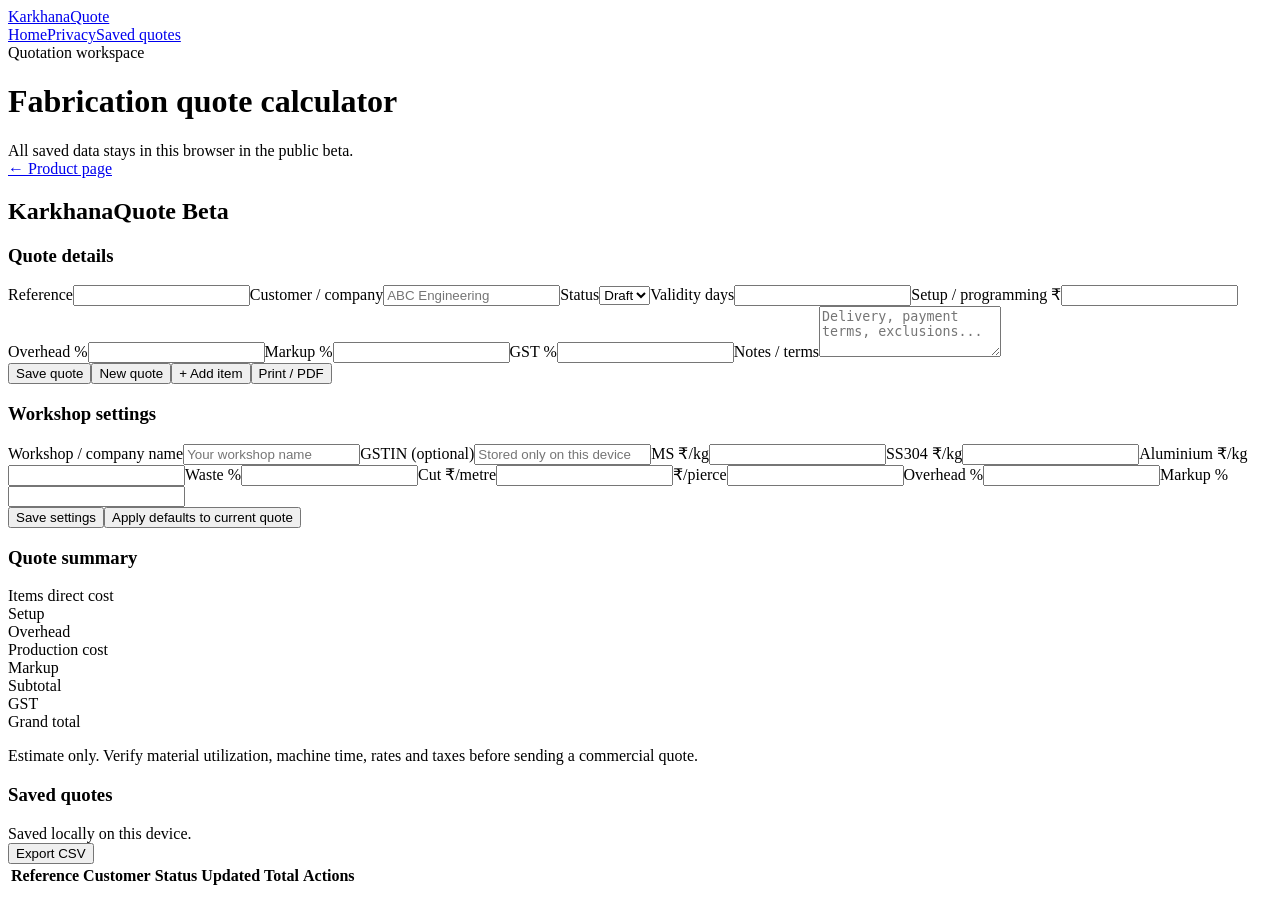
==== karkhanaquote-beta/public/app.html @ 7177915e "Add KarkhanaQuote quotation app" ====
<!doctype html><html lang="en"><head><meta charset="utf-8"><meta name="viewport" content="width=device-width,initial-scale=1"><meta name="description" content="Fabrication quotation calculator"><title>Quotation Calculator — KarkhanaQuote</title><link rel="stylesheet" href="assets/styles.css"></head><body>
<nav class="nav"><div class="container nav-inner"><a class="brand" href="index.html">Karkhana<span>Quote</span></a><div class="nav-links"><a href="index.html">Home</a><a href="privacy.html">Privacy</a><a class="button" href="#history">Saved quotes</a></div></div></nav>
<main class="app-shell"><div class="container"><div class="app-title"><div><div class="eyebrow">Quotation workspace</div><h1>Fabrication quote calculator</h1><div class="muted">All saved data stays in this browser in the public beta.</div></div><a class="button" href="index.html">← Product page</a></div>
<div class="print-only print-header"><h2 id="printCompany">KarkhanaQuote Beta</h2><p id="printGstin"></p><p id="printQuote"></p><p id="printCustomer"></p><p id="printValidity"></p></div>
<div class="app-grid"><section><div class="panel"><h3>Quote details</h3><div class="form-grid"><label>Reference<input id="ref" maxlength="50"></label><label class="span-2">Customer / company<input id="customer" maxlength="120" placeholder="ABC Engineering"></label><label>Status<select id="status"><option>Draft</option><option>Sent</option><option>Won</option><option>Lost</option></select></label><label>Validity days<input id="validDays" type="number" min="1" step="1"></label><label>Setup / programming ₹<input id="setupCost" type="number" min="0" step="0.01"></label><label>Overhead %<input id="overheadPct" type="number" min="0" step="0.01"></label><label>Markup %<input id="markupPct" type="number" min="0" step="0.01"></label><label>GST %<input id="gstPct" type="number" min="0" step="0.01"></label><label class="span-4">Notes / terms<textarea id="notes" rows="3" placeholder="Delivery, payment terms, exclusions..."></textarea></label></div><div class="toolbar no-print"><button class="primary" id="saveQuote">Save quote</button><button id="newQuote">New quote</button><button id="addLine">+ Add item</button><button id="printQuoteBtn">Print / PDF</button></div></div>
<div id="lines"></div>
<div class="panel settings no-print"><h3>Workshop settings</h3><div class="form-grid"><label class="span-2">Workshop / company name<input id="companyName" maxlength="120" placeholder="Your workshop name"></label><label class="span-2">GSTIN (optional)<input id="gstin" maxlength="20" placeholder="Stored only on this device"></label><label>MS ₹/kg<input id="msRate" type="number" min="0" step="0.01"></label><label>SS304 ₹/kg<input id="ssRate" type="number" min="0" step="0.01"></label><label>Aluminium ₹/kg<input id="aluminiumRate" type="number" min="0" step="0.01"></label><label>Waste %<input id="defaultWastePct" type="number" min="0" step="0.01"></label><label>Cut ₹/metre<input id="defaultCutRate" type="number" min="0" step="0.01"></label><label>₹/pierce<input id="defaultPierceRate" type="number" min="0" step="0.01"></label><label>Overhead %<input id="defaultOverheadPct" type="number" min="0" step="0.01"></label><label>Markup %<input id="defaultMarkupPct" type="number" min="0" step="0.01"></label></div><div class="toolbar"><button id="saveSettings">Save settings</button><button id="applyDefaults">Apply defaults to current quote</button></div></div></section>
<aside class="panel sticky"><h3>Quote summary</h3><div id="summaryMeta" class="summary-meta"></div><div class="summary-row"><span>Items direct cost</span><strong id="sumLines"></strong></div><div class="summary-row"><span>Setup</span><strong id="sumSetup"></strong></div><div class="summary-row"><span>Overhead</span><strong id="sumOverhead"></strong></div><div class="summary-row"><span>Production cost</span><strong id="sumProduction"></strong></div><div class="summary-row"><span>Markup</span><strong id="sumMarkup"></strong></div><div class="summary-row"><span>Subtotal</span><strong id="sumSubtotal"></strong></div><div class="summary-row"><span>GST</span><strong id="sumGst"></strong></div><div class="summary-row grand"><span>Grand total</span><strong id="sumGrand"></strong></div><p class="micro">Estimate only. Verify material utilization, machine time, rates and taxes before sending a commercial quote.</p></aside></div>
<div class="panel history no-print" id="history"><div class="app-title"><div><h3>Saved quotes</h3><div class="muted">Saved locally on this device.</div></div><button id="exportCsv">Export CSV</button></div><table><thead><tr><th>Reference</th><th>Customer</th><th>Status</th><th>Updated</th><th class="num">Total</th><th>Actions</th></tr></thead><tbody id="historyBody"></tbody></table></div></div></main><div id="toast" class="toast"></div><script type="module" src="assets/app.js"></script></body></html>
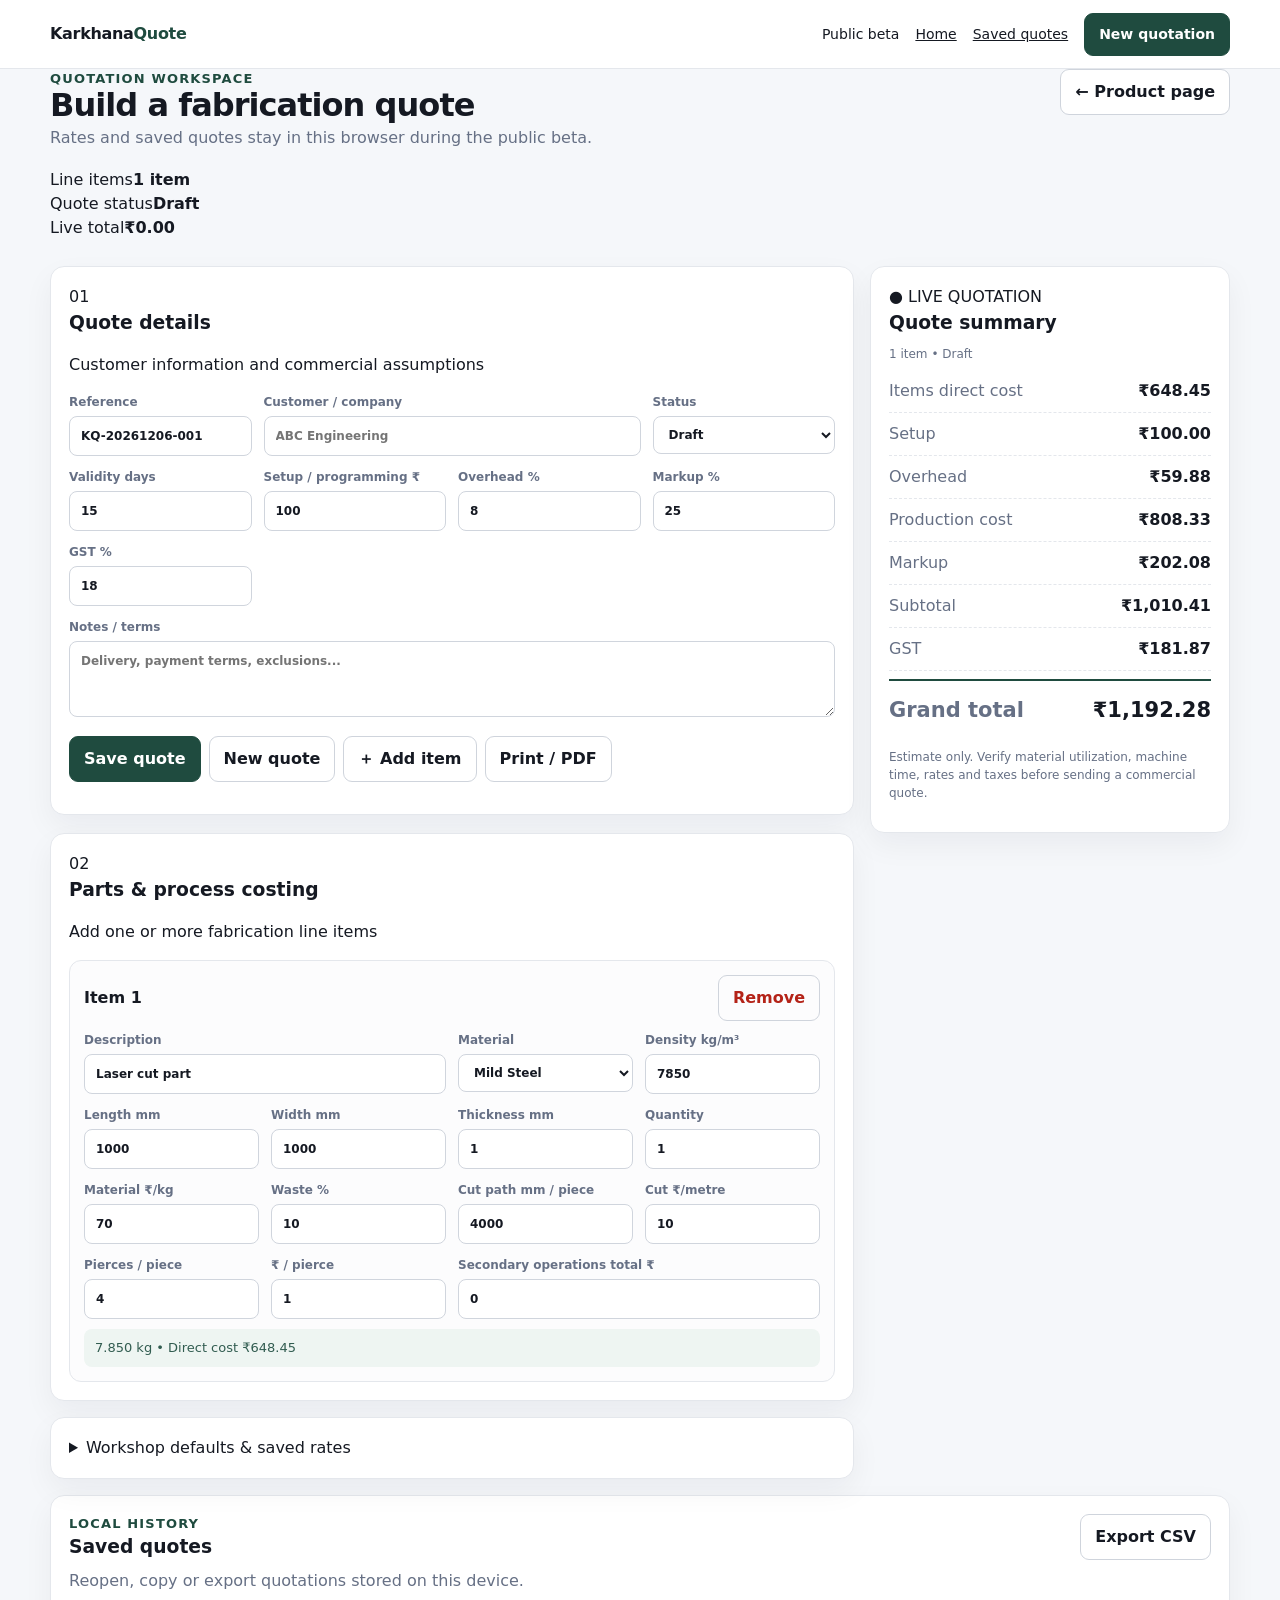
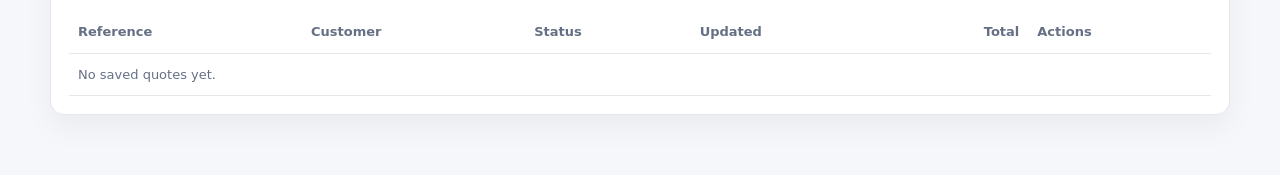
==== commit d72ddf33: "Upgrade quotation workspace layout and dashboard" ====
--- a/karkhanaquote-beta/public/app.html
+++ b/karkhanaquote-beta/public/app.html
@@ -1,9 +1,9 @@
-<!doctype html><html lang="en"><head><meta charset="utf-8"><meta name="viewport" content="width=device-width,initial-scale=1"><meta name="description" content="Fabrication quotation calculator"><title>Quotation Calculator — KarkhanaQuote</title><link rel="stylesheet" href="assets/styles.css"></head><body>
-<nav class="nav"><div class="container nav-inner"><a class="brand" href="index.html">Karkhana<span>Quote</span></a><div class="nav-links"><a href="index.html">Home</a><a href="privacy.html">Privacy</a><a class="button" href="#history">Saved quotes</a></div></div></nav>
-<main class="app-shell"><div class="container"><div class="app-title"><div><div class="eyebrow">Quotation workspace</div><h1>Fabrication quote calculator</h1><div class="muted">All saved data stays in this browser in the public beta.</div></div><a class="button" href="index.html">← Product page</a></div>
-<div class="print-only print-header"><h2 id="printCompany">KarkhanaQuote Beta</h2><p id="printGstin"></p><p id="printQuote"></p><p id="printCustomer"></p><p id="printValidity"></p></div>
-<div class="app-grid"><section><div class="panel"><h3>Quote details</h3><div class="form-grid"><label>Reference<input id="ref" maxlength="50"></label><label class="span-2">Customer / company<input id="customer" maxlength="120" placeholder="ABC Engineering"></label><label>Status<select id="status"><option>Draft</option><option>Sent</option><option>Won</option><option>Lost</option></select></label><label>Validity days<input id="validDays" type="number" min="1" step="1"></label><label>Setup / programming ₹<input id="setupCost" type="number" min="0" step="0.01"></label><label>Overhead %<input id="overheadPct" type="number" min="0" step="0.01"></label><label>Markup %<input id="markupPct" type="number" min="0" step="0.01"></label><label>GST %<input id="gstPct" type="number" min="0" step="0.01"></label><label class="span-4">Notes / terms<textarea id="notes" rows="3" placeholder="Delivery, payment terms, exclusions..."></textarea></label></div><div class="toolbar no-print"><button class="primary" id="saveQuote">Save quote</button><button id="newQuote">New quote</button><button id="addLine">+ Add item</button><button id="printQuoteBtn">Print / PDF</button></div></div>
-<div id="lines"></div>
-<div class="panel settings no-print"><h3>Workshop settings</h3><div class="form-grid"><label class="span-2">Workshop / company name<input id="companyName" maxlength="120" placeholder="Your workshop name"></label><label class="span-2">GSTIN (optional)<input id="gstin" maxlength="20" placeholder="Stored only on this device"></label><label>MS ₹/kg<input id="msRate" type="number" min="0" step="0.01"></label><label>SS304 ₹/kg<input id="ssRate" type="number" min="0" step="0.01"></label><label>Aluminium ₹/kg<input id="aluminiumRate" type="number" min="0" step="0.01"></label><label>Waste %<input id="defaultWastePct" type="number" min="0" step="0.01"></label><label>Cut ₹/metre<input id="defaultCutRate" type="number" min="0" step="0.01"></label><label>₹/pierce<input id="defaultPierceRate" type="number" min="0" step="0.01"></label><label>Overhead %<input id="defaultOverheadPct" type="number" min="0" step="0.01"></label><label>Markup %<input id="defaultMarkupPct" type="number" min="0" step="0.01"></label></div><div class="toolbar"><button id="saveSettings">Save settings</button><button id="applyDefaults">Apply defaults to current quote</button></div></div></section>
-<aside class="panel sticky"><h3>Quote summary</h3><div id="summaryMeta" class="summary-meta"></div><div class="summary-row"><span>Items direct cost</span><strong id="sumLines"></strong></div><div class="summary-row"><span>Setup</span><strong id="sumSetup"></strong></div><div class="summary-row"><span>Overhead</span><strong id="sumOverhead"></strong></div><div class="summary-row"><span>Production cost</span><strong id="sumProduction"></strong></div><div class="summary-row"><span>Markup</span><strong id="sumMarkup"></strong></div><div class="summary-row"><span>Subtotal</span><strong id="sumSubtotal"></strong></div><div class="summary-row"><span>GST</span><strong id="sumGst"></strong></div><div class="summary-row grand"><span>Grand total</span><strong id="sumGrand"></strong></div><p class="micro">Estimate only. Verify material utilization, machine time, rates and taxes before sending a commercial quote.</p></aside></div>
-<div class="panel history no-print" id="history"><div class="app-title"><div><h3>Saved quotes</h3><div class="muted">Saved locally on this device.</div></div><button id="exportCsv">Export CSV</button></div><table><thead><tr><th>Reference</th><th>Customer</th><th>Status</th><th>Updated</th><th class="num">Total</th><th>Actions</th></tr></thead><tbody id="historyBody"></tbody></table></div></div></main><div id="toast" class="toast"></div><script type="module" src="assets/app.js"></script></body></html>+<!doctype html><html lang="en"><head><meta charset="utf-8"><meta name="viewport" content="width=device-width,initial-scale=1"><meta name="description" content="Fabrication quotation calculator"><meta name="theme-color" content="#0b1016"><title>Quotation Calculator — KarkhanaQuote</title><link rel="stylesheet" href="assets/styles.css"></head><body class="app-body">
+<nav class="nav"><div class="container nav-inner"><a class="brand" href="index.html">Karkhana<span>Quote</span></a><div class="nav-links"><span class="beta-pill">Public beta</span><a href="index.html">Home</a><a href="#history">Saved quotes</a><a class="button primary" href="#quote-workspace">New quotation</a></div></div></nav>
+<header class="app-hero"><div class="container app-hero-inner"><div class="app-title"><div><div class="eyebrow">Quotation workspace</div><h1>Build a fabrication quote</h1><div class="muted">Rates and saved quotes stay in this browser during the public beta.</div></div><a class="button" href="index.html">← Product page</a></div><div class="app-kpis no-print"><div class="app-kpi"><span>Line items</span><strong id="kpiItems">1 item</strong></div><div class="app-kpi"><span>Quote status</span><strong id="kpiStatus">Draft</strong></div><div class="app-kpi total"><span>Live total</span><strong id="kpiTotal">₹0.00</strong></div></div></div></header>
+<main class="app-shell" id="quote-workspace"><div class="container"><div class="print-only print-header"><h2 id="printCompany">KarkhanaQuote Beta</h2><p id="printGstin"></p><p id="printQuote"></p><p id="printCustomer"></p><p id="printValidity"></p></div>
+<div class="app-grid"><section><div class="panel"><div class="panel-head"><span class="panel-number">01</span><div><h3>Quote details</h3><p>Customer information and commercial assumptions</p></div></div><div class="form-grid"><label>Reference<input id="ref" maxlength="50"></label><label class="span-2">Customer / company<input id="customer" maxlength="120" placeholder="ABC Engineering"></label><label>Status<select id="status"><option>Draft</option><option>Sent</option><option>Won</option><option>Lost</option></select></label><label>Validity days<input id="validDays" type="number" min="1" step="1"></label><label>Setup / programming ₹<input id="setupCost" type="number" min="0" step="0.01"></label><label>Overhead %<input id="overheadPct" type="number" min="0" step="0.01"></label><label>Markup %<input id="markupPct" type="number" min="0" step="0.01"></label><label>GST %<input id="gstPct" type="number" min="0" step="0.01"></label><label class="span-4">Notes / terms<textarea id="notes" rows="3" placeholder="Delivery, payment terms, exclusions..."></textarea></label></div><div class="toolbar no-print"><button class="primary" id="saveQuote">Save quote</button><button id="newQuote">New quote</button><button id="addLine">＋ Add item</button><button id="printQuoteBtn">Print / PDF</button></div></div>
+<div class="panel" style="margin-top:18px"><div class="panel-head"><span class="panel-number">02</span><div><h3>Parts & process costing</h3><p>Add one or more fabrication line items</p></div></div><div id="lines"></div></div>
+<div class="panel settings no-print"><details><summary><span>Workshop defaults & saved rates</span></summary><div class="settings-body"><div class="form-grid"><label class="span-2">Workshop / company name<input id="companyName" maxlength="120" placeholder="Your workshop name"></label><label class="span-2">GSTIN (optional)<input id="gstin" maxlength="20" placeholder="Stored only on this device"></label><label>MS ₹/kg<input id="msRate" type="number" min="0" step="0.01"></label><label>SS304 ₹/kg<input id="ssRate" type="number" min="0" step="0.01"></label><label>Aluminium ₹/kg<input id="aluminiumRate" type="number" min="0" step="0.01"></label><label>Waste %<input id="defaultWastePct" type="number" min="0" step="0.01"></label><label>Cut ₹/metre<input id="defaultCutRate" type="number" min="0" step="0.01"></label><label>₹/pierce<input id="defaultPierceRate" type="number" min="0" step="0.01"></label><label>Overhead %<input id="defaultOverheadPct" type="number" min="0" step="0.01"></label><label>Markup %<input id="defaultMarkupPct" type="number" min="0" step="0.01"></label></div><div class="toolbar"><button id="saveSettings">Save settings</button><button id="applyDefaults">Apply defaults to current quote</button></div></div></details></div></section>
+<aside class="panel sticky"><div class="summary-badge">● LIVE QUOTATION</div><h3>Quote summary</h3><div id="summaryMeta" class="summary-meta"></div><div class="summary-row"><span>Items direct cost</span><strong id="sumLines"></strong></div><div class="summary-row"><span>Setup</span><strong id="sumSetup"></strong></div><div class="summary-row"><span>Overhead</span><strong id="sumOverhead"></strong></div><div class="summary-row"><span>Production cost</span><strong id="sumProduction"></strong></div><div class="summary-row"><span>Markup</span><strong id="sumMarkup"></strong></div><div class="summary-row"><span>Subtotal</span><strong id="sumSubtotal"></strong></div><div class="summary-row"><span>GST</span><strong id="sumGst"></strong></div><div class="summary-row grand"><span>Grand total</span><strong id="sumGrand" aria-live="polite"></strong></div><p class="micro">Estimate only. Verify material utilization, machine time, rates and taxes before sending a commercial quote.</p></aside></div>
+<div class="panel history no-print" id="history"><div class="app-title"><div><div class="eyebrow">Local history</div><h3>Saved quotes</h3><div class="muted">Reopen, copy or export quotations stored on this device.</div></div><button id="exportCsv">Export CSV</button></div><table><thead><tr><th>Reference</th><th>Customer</th><th>Status</th><th>Updated</th><th class="num">Total</th><th>Actions</th></tr></thead><tbody id="historyBody"></tbody></table></div></div></main><div id="toast" class="toast" role="status" aria-live="polite"></div><script type="module" src="assets/app.js"></script></body></html>
--- a/karkhanaquote-beta/public/assets/styles.css
+++ b/karkhanaquote-beta/public/assets/styles.css
@@ -0,0 +1,5 @@
+:root{--bg:#f5f7fa;--panel:#fff;--ink:#151922;--muted:#667085;--line:#e4e7ec;--brand:#1f4b3f;--brand2:#16382f;--good:#067647;--danger:#b42318;--soft:#eef5f2}
+*{box-sizing:border-box}html{scroll-behavior:smooth}body{margin:0;background:var(--bg);color:var(--ink);font-family:Inter,ui-sans-serif,system-ui,-apple-system,BlinkMacSystemFont,"Segoe UI",sans-serif;line-height:1.5}a{color:inherit}.container{width:min(1180px,calc(100% - 32px));margin:auto}.nav{position:sticky;top:0;z-index:20;background:rgba(255,255,255,.94);backdrop-filter:blur(12px);border-bottom:1px solid var(--line)}.nav-inner{height:68px;display:flex;align-items:center;justify-content:space-between;gap:16px}.brand{font-weight:800;letter-spacing:-.02em;text-decoration:none}.brand span{color:var(--brand)}.nav-links{display:flex;align-items:center;gap:16px;font-size:14px}.button,button{border:1px solid #cfd4dc;background:#fff;color:var(--ink);border-radius:9px;padding:10px 14px;font:inherit;font-weight:650;cursor:pointer;text-decoration:none;display:inline-flex;align-items:center;justify-content:center;gap:7px}.button.primary,button.primary{background:var(--brand);color:#fff;border-color:var(--brand)}.button.primary:hover,button.primary:hover{background:var(--brand2)}button.ghost{background:transparent}.danger{color:var(--danger)!important}.hero{padding:82px 0 62px;background:linear-gradient(180deg,#fff 0,#f5f7fa 100%)}.hero-grid{display:grid;grid-template-columns:1.2fr .8fr;gap:48px;align-items:center}.eyebrow{font-size:13px;font-weight:800;text-transform:uppercase;letter-spacing:.09em;color:var(--brand)}h1{font-size:clamp(38px,6vw,66px);line-height:1.02;letter-spacing:-.045em;margin:10px 0 18px}h2{font-size:30px;letter-spacing:-.025em;margin:0 0 12px}h3{margin:0 0 8px}.lead{font-size:19px;color:var(--muted);max-width:740px}.hero-actions{display:flex;gap:12px;flex-wrap:wrap;margin-top:26px}.micro{font-size:12px;color:var(--muted);margin-top:12px}.demo-card,.panel{background:var(--panel);border:1px solid var(--line);border-radius:14px;box-shadow:0 12px 30px rgba(16,24,40,.05)}.demo-card{padding:20px}.demo-row{display:flex;justify-content:space-between;padding:10px 0;border-bottom:1px dashed var(--line)}.demo-total{font-size:26px;font-weight:850;color:var(--brand);padding-top:16px}.section{padding:68px 0}.section.white{background:#fff}.section-copy{color:var(--muted);max-width:760px}.feature-grid{display:grid;grid-template-columns:repeat(3,1fr);gap:16px;margin-top:28px}.feature{padding:20px;border:1px solid var(--line);border-radius:12px;background:#fff}.feature p{color:var(--muted);font-size:14px;margin-bottom:0}.pricing{display:grid;grid-template-columns:repeat(3,1fr);gap:16px;margin-top:28px}.price{padding:24px;border:1px solid var(--line);border-radius:13px;background:#fff}.price strong{font-size:30px;display:block;margin:12px 0}.price ul{padding-left:20px;color:var(--muted)}.beta-note{padding:14px 16px;background:var(--soft);border:1px solid #cfe1db;border-radius:10px;color:#244e43;margin-top:22px}.footer{border-top:1px solid var(--line);background:#fff;padding:28px 0;color:var(--muted);font-size:13px}.footer-inner{display:flex;justify-content:space-between;gap:16px;flex-wrap:wrap}.app-shell{padding:26px 0 60px}.app-title{display:flex;justify-content:space-between;gap:16px;align-items:flex-start;margin-bottom:18px}.app-title h1{font-size:32px;margin:0 0 5px;letter-spacing:-.03em}.app-grid{display:grid;grid-template-columns:minmax(0,1fr) 360px;gap:16px}.panel{padding:18px}.sticky{position:sticky;top:86px;height:max-content}.form-grid{display:grid;grid-template-columns:repeat(4,minmax(0,1fr));gap:12px}.form-grid.compact{grid-template-columns:repeat(4,minmax(0,1fr))}.span-2{grid-column:span 2}.span-4{grid-column:1/-1}label{display:block;font-size:12px;font-weight:650;color:var(--muted)}input,select,textarea{width:100%;margin-top:5px;border:1px solid #d0d5dd;border-radius:8px;background:#fff;padding:10px 11px;font:inherit;color:var(--ink)}input:focus,select:focus,textarea:focus{outline:3px solid rgba(31,75,63,.12);border-color:var(--brand)}.toolbar{display:flex;gap:8px;flex-wrap:wrap;margin:14px 0}.line-item{border:1px solid var(--line);border-radius:12px;padding:14px;margin-top:12px;background:#fcfcfd}.line-head{display:flex;justify-content:space-between;align-items:center;margin-bottom:10px}.line-result{margin-top:10px;padding:9px 11px;background:var(--soft);border-radius:8px;font-size:13px;color:#315c50}.summary-row{display:flex;justify-content:space-between;gap:12px;padding:9px 0;border-bottom:1px dashed var(--line)}.summary-row span:first-child{color:var(--muted)}.summary-row.grand{border-top:2px solid var(--brand);border-bottom:0;margin-top:8px;padding-top:14px;font-size:21px;font-weight:850}.summary-meta{font-size:12px;color:var(--muted);margin-bottom:7px}.settings{margin-top:16px}.history{margin-top:16px;overflow-x:auto}table{width:100%;border-collapse:collapse;font-size:13px}th,td{padding:11px 9px;border-bottom:1px solid var(--line);text-align:left;white-space:nowrap}th{color:var(--muted);font-weight:700}.num{text-align:right}.actions-cell{display:flex;gap:6px}.actions-cell button{padding:6px 8px;font-size:12px}.muted{color:var(--muted)}.toast{position:fixed;right:20px;bottom:20px;background:#111827;color:white;padding:12px 16px;border-radius:9px;opacity:0;transform:translateY(10px);pointer-events:none;transition:.2s;z-index:50}.toast.show{opacity:1;transform:none}.print-only{display:none}.legal{max-width:820px;margin:50px auto;padding:0 20px}.legal h1{font-size:38px}.legal p,.legal li{color:#475467}.legal h2{font-size:22px;margin-top:30px}
+@media(max-width:900px){.hero-grid,.app-grid{grid-template-columns:1fr}.feature-grid,.pricing{grid-template-columns:1fr}.sticky{position:static}.form-grid,.form-grid.compact{grid-template-columns:repeat(2,minmax(0,1fr))}.nav-links a:not(.button){display:none}}
+@media(max-width:560px){.container{width:min(100% - 20px,1180px)}.hero{padding:54px 0}.form-grid,.form-grid.compact{grid-template-columns:1fr}.span-2,.span-4{grid-column:auto}.app-title{flex-direction:column}.toolbar .button,.toolbar button{flex:1}.nav-inner{height:60px}.actions-cell{display:grid}}
+@media print{.nav,.toolbar,.history,.settings,.remove-line,.toast,.app-title .button,.no-print{display:none!important}body{background:#fff}.app-shell{padding:0}.container{width:100%}.app-grid{display:block}.panel{box-shadow:none;border:0;padding:0}.sticky{position:static;margin-top:24px}.line-item{break-inside:avoid}.print-only{display:block}.print-header{margin-bottom:20px;border-bottom:2px solid #111;padding-bottom:10px}.print-header h2{margin:0}.print-header p{margin:3px 0}.summary-row.grand{border-color:#111}}
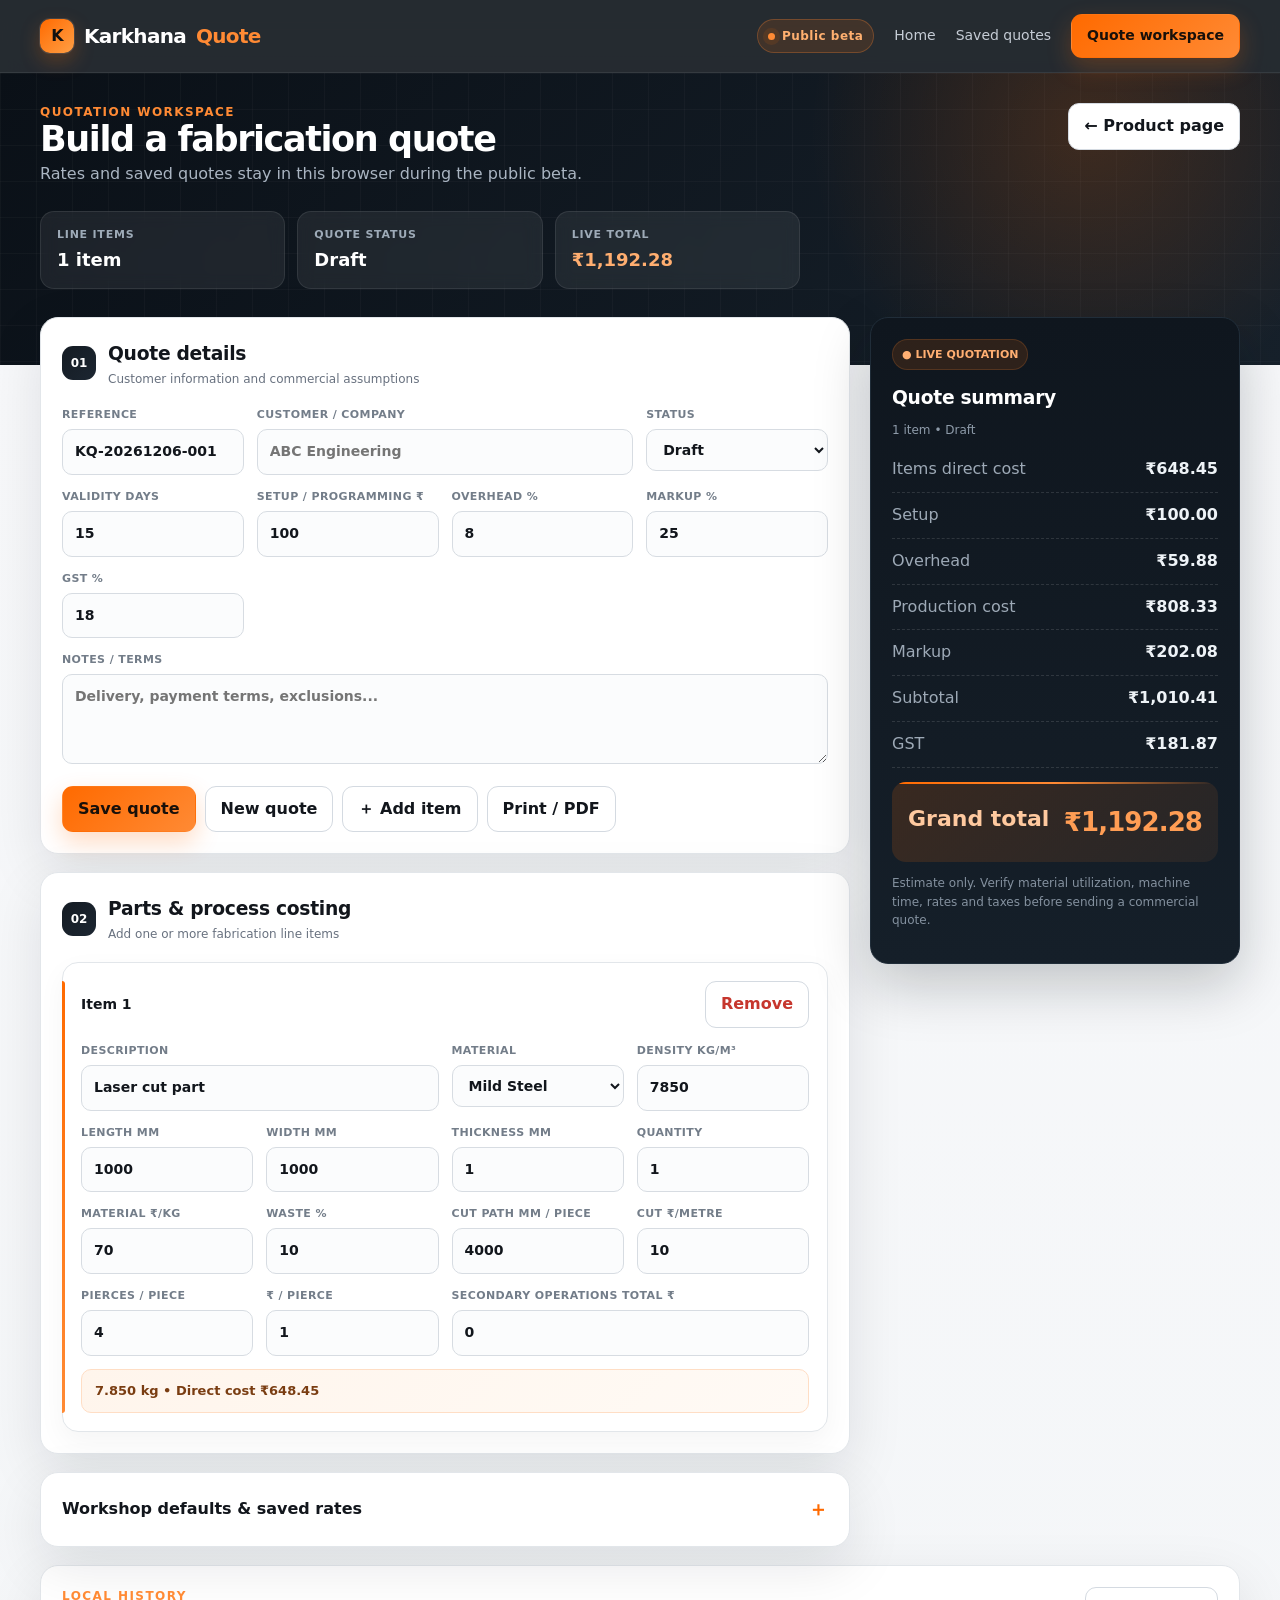
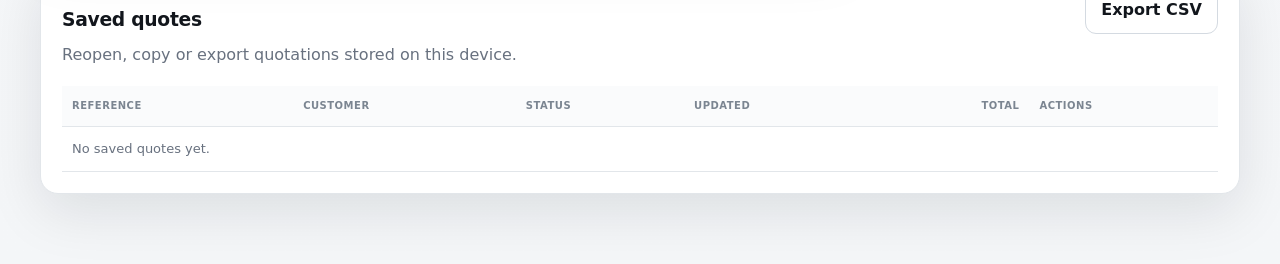
==== commit 2480917e: "Add brass rate setting and clarify quote workspace navigation" ====
--- a/karkhanaquote-beta/public/app.html
+++ b/karkhanaquote-beta/public/app.html
@@ -1,9 +1,9 @@
 <!doctype html><html lang="en"><head><meta charset="utf-8"><meta name="viewport" content="width=device-width,initial-scale=1"><meta name="description" content="Fabrication quotation calculator"><meta name="theme-color" content="#0b1016"><title>Quotation Calculator — KarkhanaQuote</title><link rel="stylesheet" href="assets/styles.css"></head><body class="app-body">
-<nav class="nav"><div class="container nav-inner"><a class="brand" href="index.html">Karkhana<span>Quote</span></a><div class="nav-links"><span class="beta-pill">Public beta</span><a href="index.html">Home</a><a href="#history">Saved quotes</a><a class="button primary" href="#quote-workspace">New quotation</a></div></div></nav>
+<nav class="nav"><div class="container nav-inner"><a class="brand" href="index.html">Karkhana<span>Quote</span></a><div class="nav-links"><span class="beta-pill">Public beta</span><a href="index.html">Home</a><a href="#history">Saved quotes</a><a class="button primary" href="#quote-workspace">Quote workspace</a></div></div></nav>
 <header class="app-hero"><div class="container app-hero-inner"><div class="app-title"><div><div class="eyebrow">Quotation workspace</div><h1>Build a fabrication quote</h1><div class="muted">Rates and saved quotes stay in this browser during the public beta.</div></div><a class="button" href="index.html">← Product page</a></div><div class="app-kpis no-print"><div class="app-kpi"><span>Line items</span><strong id="kpiItems">1 item</strong></div><div class="app-kpi"><span>Quote status</span><strong id="kpiStatus">Draft</strong></div><div class="app-kpi total"><span>Live total</span><strong id="kpiTotal">₹0.00</strong></div></div></div></header>
 <main class="app-shell" id="quote-workspace"><div class="container"><div class="print-only print-header"><h2 id="printCompany">KarkhanaQuote Beta</h2><p id="printGstin"></p><p id="printQuote"></p><p id="printCustomer"></p><p id="printValidity"></p></div>
 <div class="app-grid"><section><div class="panel"><div class="panel-head"><span class="panel-number">01</span><div><h3>Quote details</h3><p>Customer information and commercial assumptions</p></div></div><div class="form-grid"><label>Reference<input id="ref" maxlength="50"></label><label class="span-2">Customer / company<input id="customer" maxlength="120" placeholder="ABC Engineering"></label><label>Status<select id="status"><option>Draft</option><option>Sent</option><option>Won</option><option>Lost</option></select></label><label>Validity days<input id="validDays" type="number" min="1" step="1"></label><label>Setup / programming ₹<input id="setupCost" type="number" min="0" step="0.01"></label><label>Overhead %<input id="overheadPct" type="number" min="0" step="0.01"></label><label>Markup %<input id="markupPct" type="number" min="0" step="0.01"></label><label>GST %<input id="gstPct" type="number" min="0" step="0.01"></label><label class="span-4">Notes / terms<textarea id="notes" rows="3" placeholder="Delivery, payment terms, exclusions..."></textarea></label></div><div class="toolbar no-print"><button class="primary" id="saveQuote">Save quote</button><button id="newQuote">New quote</button><button id="addLine">＋ Add item</button><button id="printQuoteBtn">Print / PDF</button></div></div>
 <div class="panel" style="margin-top:18px"><div class="panel-head"><span class="panel-number">02</span><div><h3>Parts & process costing</h3><p>Add one or more fabrication line items</p></div></div><div id="lines"></div></div>
-<div class="panel settings no-print"><details><summary><span>Workshop defaults & saved rates</span></summary><div class="settings-body"><div class="form-grid"><label class="span-2">Workshop / company name<input id="companyName" maxlength="120" placeholder="Your workshop name"></label><label class="span-2">GSTIN (optional)<input id="gstin" maxlength="20" placeholder="Stored only on this device"></label><label>MS ₹/kg<input id="msRate" type="number" min="0" step="0.01"></label><label>SS304 ₹/kg<input id="ssRate" type="number" min="0" step="0.01"></label><label>Aluminium ₹/kg<input id="aluminiumRate" type="number" min="0" step="0.01"></label><label>Waste %<input id="defaultWastePct" type="number" min="0" step="0.01"></label><label>Cut ₹/metre<input id="defaultCutRate" type="number" min="0" step="0.01"></label><label>₹/pierce<input id="defaultPierceRate" type="number" min="0" step="0.01"></label><label>Overhead %<input id="defaultOverheadPct" type="number" min="0" step="0.01"></label><label>Markup %<input id="defaultMarkupPct" type="number" min="0" step="0.01"></label></div><div class="toolbar"><button id="saveSettings">Save settings</button><button id="applyDefaults">Apply defaults to current quote</button></div></div></details></div></section>
+<div class="panel settings no-print"><details><summary><span>Workshop defaults & saved rates</span></summary><div class="settings-body"><div class="form-grid"><label class="span-2">Workshop / company name<input id="companyName" maxlength="120" placeholder="Your workshop name"></label><label class="span-2">GSTIN (optional)<input id="gstin" maxlength="20" placeholder="Stored only on this device"></label><label>MS ₹/kg<input id="msRate" type="number" min="0" step="0.01"></label><label>SS304 ₹/kg<input id="ssRate" type="number" min="0" step="0.01"></label><label>Aluminium ₹/kg<input id="aluminiumRate" type="number" min="0" step="0.01"></label><label>Brass ₹/kg<input id="brassRate" type="number" min="0" step="0.01" placeholder="Set your rate"></label><label>Waste %<input id="defaultWastePct" type="number" min="0" step="0.01"></label><label>Cut ₹/metre<input id="defaultCutRate" type="number" min="0" step="0.01"></label><label>₹/pierce<input id="defaultPierceRate" type="number" min="0" step="0.01"></label><label>Overhead %<input id="defaultOverheadPct" type="number" min="0" step="0.01"></label><label>Markup %<input id="defaultMarkupPct" type="number" min="0" step="0.01"></label></div><div class="toolbar"><button id="saveSettings">Save settings</button><button id="applyDefaults">Apply defaults to current quote</button></div></div></details></div></section>
 <aside class="panel sticky"><div class="summary-badge">● LIVE QUOTATION</div><h3>Quote summary</h3><div id="summaryMeta" class="summary-meta"></div><div class="summary-row"><span>Items direct cost</span><strong id="sumLines"></strong></div><div class="summary-row"><span>Setup</span><strong id="sumSetup"></strong></div><div class="summary-row"><span>Overhead</span><strong id="sumOverhead"></strong></div><div class="summary-row"><span>Production cost</span><strong id="sumProduction"></strong></div><div class="summary-row"><span>Markup</span><strong id="sumMarkup"></strong></div><div class="summary-row"><span>Subtotal</span><strong id="sumSubtotal"></strong></div><div class="summary-row"><span>GST</span><strong id="sumGst"></strong></div><div class="summary-row grand"><span>Grand total</span><strong id="sumGrand" aria-live="polite"></strong></div><p class="micro">Estimate only. Verify material utilization, machine time, rates and taxes before sending a commercial quote.</p></aside></div>
 <div class="panel history no-print" id="history"><div class="app-title"><div><div class="eyebrow">Local history</div><h3>Saved quotes</h3><div class="muted">Reopen, copy or export quotations stored on this device.</div></div><button id="exportCsv">Export CSV</button></div><table><thead><tr><th>Reference</th><th>Customer</th><th>Status</th><th>Updated</th><th class="num">Total</th><th>Actions</th></tr></thead><tbody id="historyBody"></tbody></table></div></div></main><div id="toast" class="toast" role="status" aria-live="polite"></div><script type="module" src="assets/app.js"></script></body></html>
--- a/karkhanaquote-beta/public/assets/styles.css
+++ b/karkhanaquote-beta/public/assets/styles.css
@@ -1,5 +1,20 @@
-:root{--bg:#f5f7fa;--panel:#fff;--ink:#151922;--muted:#667085;--line:#e4e7ec;--brand:#1f4b3f;--brand2:#16382f;--good:#067647;--danger:#b42318;--soft:#eef5f2}
-*{box-sizing:border-box}html{scroll-behavior:smooth}body{margin:0;background:var(--bg);color:var(--ink);font-family:Inter,ui-sans-serif,system-ui,-apple-system,BlinkMacSystemFont,"Segoe UI",sans-serif;line-height:1.5}a{color:inherit}.container{width:min(1180px,calc(100% - 32px));margin:auto}.nav{position:sticky;top:0;z-index:20;background:rgba(255,255,255,.94);backdrop-filter:blur(12px);border-bottom:1px solid var(--line)}.nav-inner{height:68px;display:flex;align-items:center;justify-content:space-between;gap:16px}.brand{font-weight:800;letter-spacing:-.02em;text-decoration:none}.brand span{color:var(--brand)}.nav-links{display:flex;align-items:center;gap:16px;font-size:14px}.button,button{border:1px solid #cfd4dc;background:#fff;color:var(--ink);border-radius:9px;padding:10px 14px;font:inherit;font-weight:650;cursor:pointer;text-decoration:none;display:inline-flex;align-items:center;justify-content:center;gap:7px}.button.primary,button.primary{background:var(--brand);color:#fff;border-color:var(--brand)}.button.primary:hover,button.primary:hover{background:var(--brand2)}button.ghost{background:transparent}.danger{color:var(--danger)!important}.hero{padding:82px 0 62px;background:linear-gradient(180deg,#fff 0,#f5f7fa 100%)}.hero-grid{display:grid;grid-template-columns:1.2fr .8fr;gap:48px;align-items:center}.eyebrow{font-size:13px;font-weight:800;text-transform:uppercase;letter-spacing:.09em;color:var(--brand)}h1{font-size:clamp(38px,6vw,66px);line-height:1.02;letter-spacing:-.045em;margin:10px 0 18px}h2{font-size:30px;letter-spacing:-.025em;margin:0 0 12px}h3{margin:0 0 8px}.lead{font-size:19px;color:var(--muted);max-width:740px}.hero-actions{display:flex;gap:12px;flex-wrap:wrap;margin-top:26px}.micro{font-size:12px;color:var(--muted);margin-top:12px}.demo-card,.panel{background:var(--panel);border:1px solid var(--line);border-radius:14px;box-shadow:0 12px 30px rgba(16,24,40,.05)}.demo-card{padding:20px}.demo-row{display:flex;justify-content:space-between;padding:10px 0;border-bottom:1px dashed var(--line)}.demo-total{font-size:26px;font-weight:850;color:var(--brand);padding-top:16px}.section{padding:68px 0}.section.white{background:#fff}.section-copy{color:var(--muted);max-width:760px}.feature-grid{display:grid;grid-template-columns:repeat(3,1fr);gap:16px;margin-top:28px}.feature{padding:20px;border:1px solid var(--line);border-radius:12px;background:#fff}.feature p{color:var(--muted);font-size:14px;margin-bottom:0}.pricing{display:grid;grid-template-columns:repeat(3,1fr);gap:16px;margin-top:28px}.price{padding:24px;border:1px solid var(--line);border-radius:13px;background:#fff}.price strong{font-size:30px;display:block;margin:12px 0}.price ul{padding-left:20px;color:var(--muted)}.beta-note{padding:14px 16px;background:var(--soft);border:1px solid #cfe1db;border-radius:10px;color:#244e43;margin-top:22px}.footer{border-top:1px solid var(--line);background:#fff;padding:28px 0;color:var(--muted);font-size:13px}.footer-inner{display:flex;justify-content:space-between;gap:16px;flex-wrap:wrap}.app-shell{padding:26px 0 60px}.app-title{display:flex;justify-content:space-between;gap:16px;align-items:flex-start;margin-bottom:18px}.app-title h1{font-size:32px;margin:0 0 5px;letter-spacing:-.03em}.app-grid{display:grid;grid-template-columns:minmax(0,1fr) 360px;gap:16px}.panel{padding:18px}.sticky{position:sticky;top:86px;height:max-content}.form-grid{display:grid;grid-template-columns:repeat(4,minmax(0,1fr));gap:12px}.form-grid.compact{grid-template-columns:repeat(4,minmax(0,1fr))}.span-2{grid-column:span 2}.span-4{grid-column:1/-1}label{display:block;font-size:12px;font-weight:650;color:var(--muted)}input,select,textarea{width:100%;margin-top:5px;border:1px solid #d0d5dd;border-radius:8px;background:#fff;padding:10px 11px;font:inherit;color:var(--ink)}input:focus,select:focus,textarea:focus{outline:3px solid rgba(31,75,63,.12);border-color:var(--brand)}.toolbar{display:flex;gap:8px;flex-wrap:wrap;margin:14px 0}.line-item{border:1px solid var(--line);border-radius:12px;padding:14px;margin-top:12px;background:#fcfcfd}.line-head{display:flex;justify-content:space-between;align-items:center;margin-bottom:10px}.line-result{margin-top:10px;padding:9px 11px;background:var(--soft);border-radius:8px;font-size:13px;color:#315c50}.summary-row{display:flex;justify-content:space-between;gap:12px;padding:9px 0;border-bottom:1px dashed var(--line)}.summary-row span:first-child{color:var(--muted)}.summary-row.grand{border-top:2px solid var(--brand);border-bottom:0;margin-top:8px;padding-top:14px;font-size:21px;font-weight:850}.summary-meta{font-size:12px;color:var(--muted);margin-bottom:7px}.settings{margin-top:16px}.history{margin-top:16px;overflow-x:auto}table{width:100%;border-collapse:collapse;font-size:13px}th,td{padding:11px 9px;border-bottom:1px solid var(--line);text-align:left;white-space:nowrap}th{color:var(--muted);font-weight:700}.num{text-align:right}.actions-cell{display:flex;gap:6px}.actions-cell button{padding:6px 8px;font-size:12px}.muted{color:var(--muted)}.toast{position:fixed;right:20px;bottom:20px;background:#111827;color:white;padding:12px 16px;border-radius:9px;opacity:0;transform:translateY(10px);pointer-events:none;transition:.2s;z-index:50}.toast.show{opacity:1;transform:none}.print-only{display:none}.legal{max-width:820px;margin:50px auto;padding:0 20px}.legal h1{font-size:38px}.legal p,.legal li{color:#475467}.legal h2{font-size:22px;margin-top:30px}
-@media(max-width:900px){.hero-grid,.app-grid{grid-template-columns:1fr}.feature-grid,.pricing{grid-template-columns:1fr}.sticky{position:static}.form-grid,.form-grid.compact{grid-template-columns:repeat(2,minmax(0,1fr))}.nav-links a:not(.button){display:none}}
-@media(max-width:560px){.container{width:min(100% - 20px,1180px)}.hero{padding:54px 0}.form-grid,.form-grid.compact{grid-template-columns:1fr}.span-2,.span-4{grid-column:auto}.app-title{flex-direction:column}.toolbar .button,.toolbar button{flex:1}.nav-inner{height:60px}.actions-cell{display:grid}}
-@media print{.nav,.toolbar,.history,.settings,.remove-line,.toast,.app-title .button,.no-print{display:none!important}body{background:#fff}.app-shell{padding:0}.container{width:100%}.app-grid{display:block}.panel{box-shadow:none;border:0;padding:0}.sticky{position:static;margin-top:24px}.line-item{break-inside:avoid}.print-only{display:block}.print-header{margin-bottom:20px;border-bottom:2px solid #111;padding-bottom:10px}.print-header h2{margin:0}.print-header p{margin:3px 0}.summary-row.grand{border-color:#111}}+:root{
+  --bg:#f4f6f8;--bg2:#eef1f4;--panel:#fff;--panel2:#f8fafb;--ink:#12161c;--muted:#68717f;
+  --line:#e2e6ea;--line2:#d4dae1;--dark:#0b1016;--dark2:#141b23;--dark3:#1c2631;
+  --brand:#ff6a00;--brand2:#ff8a34;--brand3:#ffb36b;--brand-soft:#fff1e6;--cyan:#22c9d6;
+  --good:#0f8a5f;--good-soft:#e9f8f2;--danger:#c6362d;--danger-soft:#fff0ef;
+  --shadow:0 18px 55px rgba(13,20,29,.10);--shadow-lg:0 30px 80px rgba(6,12,18,.16);
+  --radius:18px;--radius-sm:12px;
+}
+*{box-sizing:border-box}html{scroll-behavior:smooth}body{margin:0;background:var(--bg);color:var(--ink);font-family:Inter,ui-sans-serif,system-ui,-apple-system,BlinkMacSystemFont,"Segoe UI",sans-serif;line-height:1.55;-webkit-font-smoothing:antialiased}body::selection{background:#ffd8bb;color:#351600}a{color:inherit}.container{width:min(1200px,calc(100% - 36px));margin:auto}
+.nav{position:sticky;top:0;z-index:30;background:rgba(10,15,21,.88);backdrop-filter:blur(18px);border-bottom:1px solid rgba(255,255,255,.08);color:#fff}.nav-inner{height:72px;display:flex;align-items:center;justify-content:space-between;gap:18px}.brand{font-weight:900;letter-spacing:-.035em;text-decoration:none;font-size:20px;display:flex;align-items:center;gap:10px}.brand::before{content:"K";display:grid;place-items:center;width:34px;height:34px;border-radius:10px;background:linear-gradient(135deg,var(--brand),#ff9f45);color:#111;font-size:16px;box-shadow:0 0 0 1px rgba(255,255,255,.1),0 8px 20px rgba(255,106,0,.25)}.brand span{color:var(--brand2)}.nav-links{display:flex;align-items:center;gap:20px;font-size:14px}.nav-links>a:not(.button){color:#c5ccd5;text-decoration:none;transition:.2s}.nav-links>a:not(.button):hover{color:#fff}.beta-pill{display:inline-flex;align-items:center;gap:7px;font-size:12px;font-weight:800;letter-spacing:.04em;padding:7px 10px;border-radius:999px;background:rgba(255,106,0,.12);border:1px solid rgba(255,138,52,.28);color:#ffb070}.beta-pill::before{content:"";width:7px;height:7px;border-radius:50%;background:var(--brand2);box-shadow:0 0 0 5px rgba(255,106,0,.10);animation:pulse 2s ease-in-out infinite}
+.button,button{border:1px solid var(--line2);background:#fff;color:var(--ink);border-radius:11px;padding:10px 15px;font:inherit;font-weight:750;cursor:pointer;text-decoration:none;display:inline-flex;align-items:center;justify-content:center;gap:8px;transition:transform .18s ease,box-shadow .18s ease,border-color .18s ease,background .18s ease,color .18s ease}.button:hover,button:hover{transform:translateY(-1px);border-color:#c3cad2;box-shadow:0 8px 20px rgba(16,24,40,.08)}.button.primary,button.primary{background:linear-gradient(135deg,var(--brand),var(--brand2));color:#18100a;border-color:transparent;box-shadow:0 10px 24px rgba(255,106,0,.24)}.button.primary:hover,button.primary:hover{background:linear-gradient(135deg,#ff7414,#ffa058);box-shadow:0 14px 30px rgba(255,106,0,.30)}button.ghost{background:transparent;box-shadow:none}.danger{color:var(--danger)!important}.danger:hover{background:var(--danger-soft)!important;border-color:#f1c5c1!important}
+.hero{position:relative;overflow:hidden;padding:96px 0 84px;background:radial-gradient(circle at 78% 18%,rgba(34,201,214,.15),transparent 27%),radial-gradient(circle at 15% 80%,rgba(255,106,0,.16),transparent 34%),linear-gradient(145deg,#0a0f15 0%,#101923 52%,#0b1118 100%);color:#fff}.hero::before{content:"";position:absolute;inset:0;background-image:linear-gradient(rgba(255,255,255,.035) 1px,transparent 1px),linear-gradient(90deg,rgba(255,255,255,.035) 1px,transparent 1px);background-size:42px 42px;mask-image:linear-gradient(to bottom,rgba(0,0,0,.9),transparent 90%);pointer-events:none}.hero::after{content:"";position:absolute;width:420px;height:420px;border-radius:50%;border:1px solid rgba(255,255,255,.06);right:-120px;top:-170px;box-shadow:0 0 0 70px rgba(255,255,255,.018),0 0 0 140px rgba(255,255,255,.012);animation:floatRing 8s ease-in-out infinite}.hero-grid{position:relative;z-index:1;display:grid;grid-template-columns:1.12fr .88fr;gap:56px;align-items:center}.eyebrow{font-size:12px;font-weight:900;text-transform:uppercase;letter-spacing:.12em;color:var(--brand2)}h1{font-size:clamp(42px,6vw,72px);line-height:.98;letter-spacing:-.055em;margin:12px 0 20px}h2{font-size:clamp(29px,4vw,42px);line-height:1.08;letter-spacing:-.035em;margin:0 0 14px}h3{margin:0 0 9px;letter-spacing:-.015em}.gradient-text{background:linear-gradient(90deg,#fff 0%,#ffd5b5 45%,#ff8735 100%);-webkit-background-clip:text;background-clip:text;color:transparent}.lead{font-size:19px;color:#b9c2ce;max-width:720px}.hero-actions{display:flex;gap:12px;flex-wrap:wrap;margin-top:28px}.hero .button:not(.primary){background:rgba(255,255,255,.07);border-color:rgba(255,255,255,.12);color:#fff}.hero .button:not(.primary):hover{background:rgba(255,255,255,.11);border-color:rgba(255,255,255,.22)}.micro{font-size:12px;color:var(--muted);margin-top:12px}.hero .micro{color:#8f9baa}.hero-proof{display:flex;flex-wrap:wrap;gap:18px;margin-top:30px;color:#b8c2cc;font-size:13px}.hero-proof span{display:flex;align-items:center;gap:7px}.hero-proof span::before{content:"✓";display:grid;place-items:center;width:18px;height:18px;border-radius:50%;background:rgba(15,138,95,.18);color:#6ee7b7;font-weight:900}
+.demo-card,.panel{background:var(--panel);border:1px solid var(--line);border-radius:var(--radius);box-shadow:var(--shadow)}.demo-shell{position:relative;perspective:900px}.demo-card{position:relative;overflow:hidden;padding:22px;background:linear-gradient(180deg,rgba(255,255,255,.98),rgba(247,249,251,.98));color:var(--ink);box-shadow:var(--shadow-lg);animation:floatCard 6s ease-in-out infinite}.demo-card::before{content:"";position:absolute;inset:0 0 auto;height:4px;background:linear-gradient(90deg,var(--brand),var(--brand2),var(--cyan));background-size:200% 100%;animation:shimmer 4s linear infinite}.demo-top{display:flex;justify-content:space-between;gap:12px;align-items:center;padding-bottom:15px;border-bottom:1px solid var(--line)}.demo-status{font-size:11px;font-weight:800;padding:6px 9px;border-radius:999px;background:var(--good-soft);color:var(--good)}.demo-row{display:flex;justify-content:space-between;padding:12px 0;border-bottom:1px dashed var(--line)}.demo-total{display:flex;justify-content:space-between;align-items:flex-end;gap:12px;padding-top:18px}.demo-total span{font-size:12px;color:var(--muted);font-weight:700}.demo-total strong{font-size:34px;font-weight:950;letter-spacing:-.04em;color:var(--brand)}.demo-scan{position:absolute;left:0;right:0;height:80px;top:-90px;background:linear-gradient(to bottom,transparent,rgba(255,106,0,.06),transparent);animation:scan 5.5s linear infinite;pointer-events:none}.stat-strip{display:grid;grid-template-columns:repeat(3,1fr);gap:10px;margin-top:18px}.stat-mini{padding:11px;border-radius:12px;background:#f5f7f9;border:1px solid #e9edf1}.stat-mini strong{display:block;font-size:15px}.stat-mini span{font-size:11px;color:var(--muted)}
+.section{padding:82px 0}.section.white{background:#fff}.section.dark{background:var(--dark);color:#fff}.section-copy{color:var(--muted);max-width:760px}.dark .section-copy{color:#9faab7}.feature-grid{display:grid;grid-template-columns:repeat(3,1fr);gap:18px;margin-top:32px}.feature{position:relative;overflow:hidden;padding:24px;border:1px solid var(--line);border-radius:16px;background:#fff;transition:transform .22s ease,border-color .22s ease,box-shadow .22s ease}.feature:hover{transform:translateY(-5px);border-color:#ffd1ae;box-shadow:0 18px 40px rgba(16,24,40,.08)}.feature::after{content:"";position:absolute;width:110px;height:110px;border-radius:50%;background:radial-gradient(circle,rgba(255,106,0,.10),transparent 68%);right:-45px;top:-45px}.feature-icon{width:42px;height:42px;border-radius:13px;display:grid;place-items:center;background:var(--brand-soft);color:var(--brand);font-size:20px;margin-bottom:18px}.feature p{color:var(--muted);font-size:14px;margin-bottom:0}.workflow{display:grid;grid-template-columns:repeat(4,1fr);gap:0;margin-top:34px}.workflow-step{position:relative;padding:23px 26px 23px 0}.workflow-step:not(:last-child)::after{content:"→";position:absolute;right:14px;top:27px;color:#55606d;font-size:22px}.step-num{width:35px;height:35px;border-radius:11px;display:grid;place-items:center;background:linear-gradient(135deg,var(--brand),var(--brand2));color:#1d0f06;font-weight:900;margin-bottom:15px}.workflow-step h3{font-size:16px}.workflow-step p{font-size:13px;color:#9faab7;margin:0;padding-right:28px}.pricing{display:grid;grid-template-columns:repeat(3,1fr);gap:18px;margin-top:32px}.price{position:relative;padding:27px;border:1px solid var(--line);border-radius:17px;background:#fff;transition:.22s}.price:hover{transform:translateY(-4px);box-shadow:var(--shadow)}.price.featured{border:1px solid #ffc79d;box-shadow:0 18px 45px rgba(255,106,0,.09)}.price.featured::before{content:"Most useful";position:absolute;right:18px;top:18px;font-size:10px;font-weight:900;text-transform:uppercase;letter-spacing:.08em;color:var(--brand);background:var(--brand-soft);border-radius:999px;padding:6px 8px}.price strong{font-size:32px;display:block;margin:12px 0;letter-spacing:-.04em}.price ul{padding-left:20px;color:var(--muted)}.beta-note{padding:16px 18px;background:linear-gradient(135deg,#fff6ee,#fffaf6);border:1px solid #ffd4b3;border-radius:12px;color:#6b3611;margin-top:24px}.footer{border-top:1px solid var(--line);background:#fff;padding:30px 0;color:var(--muted);font-size:13px}.footer-inner{display:flex;justify-content:space-between;gap:16px;flex-wrap:wrap}
+.app-body{background:linear-gradient(180deg,#eef2f5 0,#f7f8fa 320px,#f4f6f8 100%)}.app-hero{position:relative;overflow:hidden;background:linear-gradient(135deg,#0a1017,#17212b);color:#fff;padding:30px 0 76px}.app-hero::before{content:"";position:absolute;inset:0;background:radial-gradient(circle at 85% 20%,rgba(255,106,0,.18),transparent 25%),linear-gradient(90deg,rgba(255,255,255,.028) 1px,transparent 1px),linear-gradient(rgba(255,255,255,.028) 1px,transparent 1px);background-size:auto,36px 36px,36px 36px}.app-hero-inner{position:relative;z-index:1}.app-shell{position:relative;margin-top:-48px;padding:0 0 70px}.app-title{display:flex;justify-content:space-between;gap:16px;align-items:flex-start;margin-bottom:18px}.app-title h1{font-size:35px;margin:0 0 6px;letter-spacing:-.04em}.app-hero .app-title h1{color:#fff}.app-hero .muted{color:#aab5c2}.app-kpis{display:grid;grid-template-columns:repeat(3,1fr);gap:12px;margin-top:24px;max-width:760px}.app-kpi{padding:14px 16px;border-radius:14px;background:rgba(255,255,255,.07);border:1px solid rgba(255,255,255,.09);backdrop-filter:blur(8px)}.app-kpi span{display:block;color:#9eabb8;font-size:11px;font-weight:800;text-transform:uppercase;letter-spacing:.07em}.app-kpi strong{display:block;margin-top:3px;color:#fff;font-size:18px}.app-kpi.total strong{color:#ffae70}.app-grid{display:grid;grid-template-columns:minmax(0,1fr) 370px;gap:20px}.panel{padding:21px}.panel-head{display:flex;align-items:center;gap:12px;margin-bottom:18px}.panel-number{width:34px;height:34px;border-radius:11px;display:grid;place-items:center;flex:0 0 auto;background:linear-gradient(135deg,var(--dark2),var(--dark3));color:#fff;font-size:12px;font-weight:900}.panel-head h3{margin:0}.panel-head p{font-size:12px;color:var(--muted);margin:2px 0 0}.sticky{position:sticky;top:92px;height:max-content;background:linear-gradient(180deg,#0f161e,#151f29);border-color:#202d39;color:#fff;box-shadow:0 22px 55px rgba(10,16,22,.22)}.sticky h3{color:#fff}.summary-badge{display:inline-flex;align-items:center;gap:6px;padding:6px 9px;border-radius:999px;background:rgba(255,106,0,.13);color:#ffaf72;border:1px solid rgba(255,138,52,.18);font-size:11px;font-weight:850;margin-bottom:13px}.form-grid{display:grid;grid-template-columns:repeat(4,minmax(0,1fr));gap:13px}.form-grid.compact{grid-template-columns:repeat(4,minmax(0,1fr))}.span-2{grid-column:span 2}.span-4{grid-column:1/-1}label{display:block;font-size:11px;font-weight:800;color:#737d89;text-transform:uppercase;letter-spacing:.035em}input,select,textarea{width:100%;margin-top:6px;border:1px solid #d7dce2;border-radius:10px;background:#fbfcfd;padding:11px 12px;font:inherit;color:var(--ink);font-size:14px;transition:border-color .18s ease,box-shadow .18s ease,background .18s ease}input:hover,select:hover,textarea:hover{border-color:#c1c9d2;background:#fff}input:focus,select:focus,textarea:focus{outline:none;border-color:#ff9b52;box-shadow:0 0 0 4px rgba(255,106,0,.10);background:#fff}.toolbar{display:flex;gap:9px;flex-wrap:wrap;margin:17px 0 0}.line-item{position:relative;border:1px solid var(--line);border-radius:16px;padding:18px;margin-top:15px;background:#fff;box-shadow:0 10px 28px rgba(13,20,29,.045);transition:border-color .2s ease,box-shadow .2s ease,transform .2s ease}.line-item:hover{border-color:#d5dce3;box-shadow:0 15px 35px rgba(13,20,29,.07)}.line-item::before{content:"";position:absolute;left:-1px;top:18px;bottom:18px;width:3px;border-radius:0 4px 4px 0;background:linear-gradient(var(--brand),var(--brand2))}.line-head{display:flex;justify-content:space-between;align-items:center;margin-bottom:14px}.line-head strong{font-size:14px}.line-result{margin-top:13px;padding:11px 13px;background:linear-gradient(135deg,#fff5ec,#fffaf5);border:1px solid #ffdec5;border-radius:10px;font-size:13px;color:#7a3d12;font-weight:650}.summary-row{display:flex;justify-content:space-between;gap:12px;padding:10px 0;border-bottom:1px dashed rgba(255,255,255,.12)}.summary-row span:first-child{color:#9da9b6}.summary-row strong{color:#eef3f7}.summary-row.grand{position:relative;border:0;margin-top:14px;padding:20px 16px;border-radius:14px;background:linear-gradient(135deg,rgba(255,106,0,.16),rgba(255,138,52,.08));font-size:22px;font-weight:900;overflow:hidden}.summary-row.grand::before{content:"";position:absolute;inset:0 0 auto;height:2px;background:linear-gradient(90deg,var(--brand),var(--brand2),transparent)}.summary-row.grand span{color:#ffc99f}.summary-row.grand strong{color:#ff9d54;font-size:26px;letter-spacing:-.035em}.summary-meta{font-size:12px;color:#8e9ba9;margin-bottom:8px}.sticky .micro{color:#84919f}.total-flash{animation:totalFlash .35s ease}.settings{margin-top:18px}.settings details>summary{cursor:pointer;list-style:none;display:flex;align-items:center;justify-content:space-between;font-weight:850}.settings details>summary::-webkit-details-marker{display:none}.settings details>summary::after{content:"＋";font-size:20px;color:var(--brand);transition:.2s}.settings details[open]>summary::after{transform:rotate(45deg)}.settings-body{padding-top:18px}.history{margin-top:18px;overflow-x:auto}table{width:100%;border-collapse:collapse;font-size:13px}th,td{padding:12px 10px;border-bottom:1px solid var(--line);text-align:left;white-space:nowrap}th{color:#7b8591;font-weight:800;text-transform:uppercase;font-size:10px;letter-spacing:.05em;background:#fafbfc}.num{text-align:right}.actions-cell{display:flex;gap:6px}.actions-cell button{padding:7px 9px;font-size:11px}.status-chip{display:inline-flex;padding:5px 8px;border-radius:999px;font-size:10px;font-weight:850;background:#edf1f4;color:#51606f}.muted{color:var(--muted)}.toast{position:fixed;right:22px;bottom:22px;background:#111821;color:white;padding:13px 17px;border:1px solid rgba(255,255,255,.08);box-shadow:0 18px 45px rgba(0,0,0,.24);border-radius:12px;opacity:0;transform:translateY(14px) scale(.98);pointer-events:none;transition:.22s;z-index:60}.toast.show{opacity:1;transform:none}.print-only{display:none}.legal{max-width:850px;margin:56px auto;padding:0 20px 70px}.legal h1{font-size:42px}.legal p,.legal li{color:#4d5967}.legal h2{font-size:23px;margin-top:32px}.legal-card{background:#fff;border:1px solid var(--line);border-radius:18px;padding:28px;box-shadow:var(--shadow)}
+@keyframes pulse{0%,100%{transform:scale(1);opacity:1}50%{transform:scale(.78);opacity:.72}}@keyframes floatCard{0%,100%{transform:translateY(0) rotateX(0)}50%{transform:translateY(-8px) rotateX(1deg)}}@keyframes floatRing{0%,100%{transform:translateY(0)}50%{transform:translateY(18px)}}@keyframes shimmer{to{background-position:200% 0}}@keyframes scan{0%{top:-90px}100%{top:110%}}@keyframes totalFlash{0%{transform:scale(1)}50%{transform:scale(1.035)}100%{transform:scale(1)}}
+@media(max-width:980px){.hero-grid,.app-grid{grid-template-columns:1fr}.feature-grid,.pricing{grid-template-columns:repeat(2,1fr)}.workflow{grid-template-columns:repeat(2,1fr)}.workflow-step:nth-child(2)::after{display:none}.sticky{position:static}.form-grid,.form-grid.compact{grid-template-columns:repeat(2,minmax(0,1fr))}.nav-links a:not(.button){display:none}.app-shell{margin-top:-36px}.app-kpis{max-width:none}}
+@media(max-width:650px){.container{width:min(100% - 22px,1200px)}.nav-inner{height:64px}.brand{font-size:18px}.brand::before{width:31px;height:31px}.beta-pill{display:none}.hero{padding:68px 0 58px}.hero-grid{gap:36px}.lead{font-size:17px}.feature-grid,.pricing,.workflow,.app-kpis{grid-template-columns:1fr}.workflow-step::after{display:none!important}.section{padding:60px 0}.form-grid,.form-grid.compact{grid-template-columns:1fr}.span-2,.span-4{grid-column:auto}.app-title{flex-direction:column}.toolbar .button,.toolbar button{flex:1}.actions-cell{display:grid}.app-hero{padding:24px 0 65px}.app-title h1{font-size:30px}.panel{padding:17px}.demo-card{animation:none}.stat-strip{grid-template-columns:1fr}.nav-links{gap:8px}.nav-links .button{padding:9px 11px;font-size:12px}}
+@media(prefers-reduced-motion:reduce){*{scroll-behavior:auto!important;animation:none!important;transition:none!important}}
+@media print{.nav,.toolbar,.history,.settings,.remove-line,.toast,.app-title .button,.no-print,.app-kpis{display:none!important}body,.app-body{background:#fff}.app-hero{background:#fff;color:#111;padding:0}.app-hero::before{display:none}.app-hero .app-title h1{color:#111}.app-shell{margin-top:0;padding:0}.container{width:100%}.app-grid{display:block}.panel,.sticky{box-shadow:none;border:0;padding:0;background:#fff;color:#111}.sticky{position:static;margin-top:24px}.sticky h3,.summary-row strong{color:#111}.summary-row span:first-child{color:#555}.summary-row{border-color:#ddd}.summary-row.grand{background:#fff;border-top:2px solid #111;border-radius:0;padding-left:0;padding-right:0}.summary-row.grand span,.summary-row.grand strong{color:#111}.line-item{break-inside:avoid;box-shadow:none}.line-item::before{display:none}.print-only{display:block}.print-header{margin-bottom:20px;border-bottom:2px solid #111;padding-bottom:10px}.print-header h2{margin:0}.print-header p{margin:3px 0}}
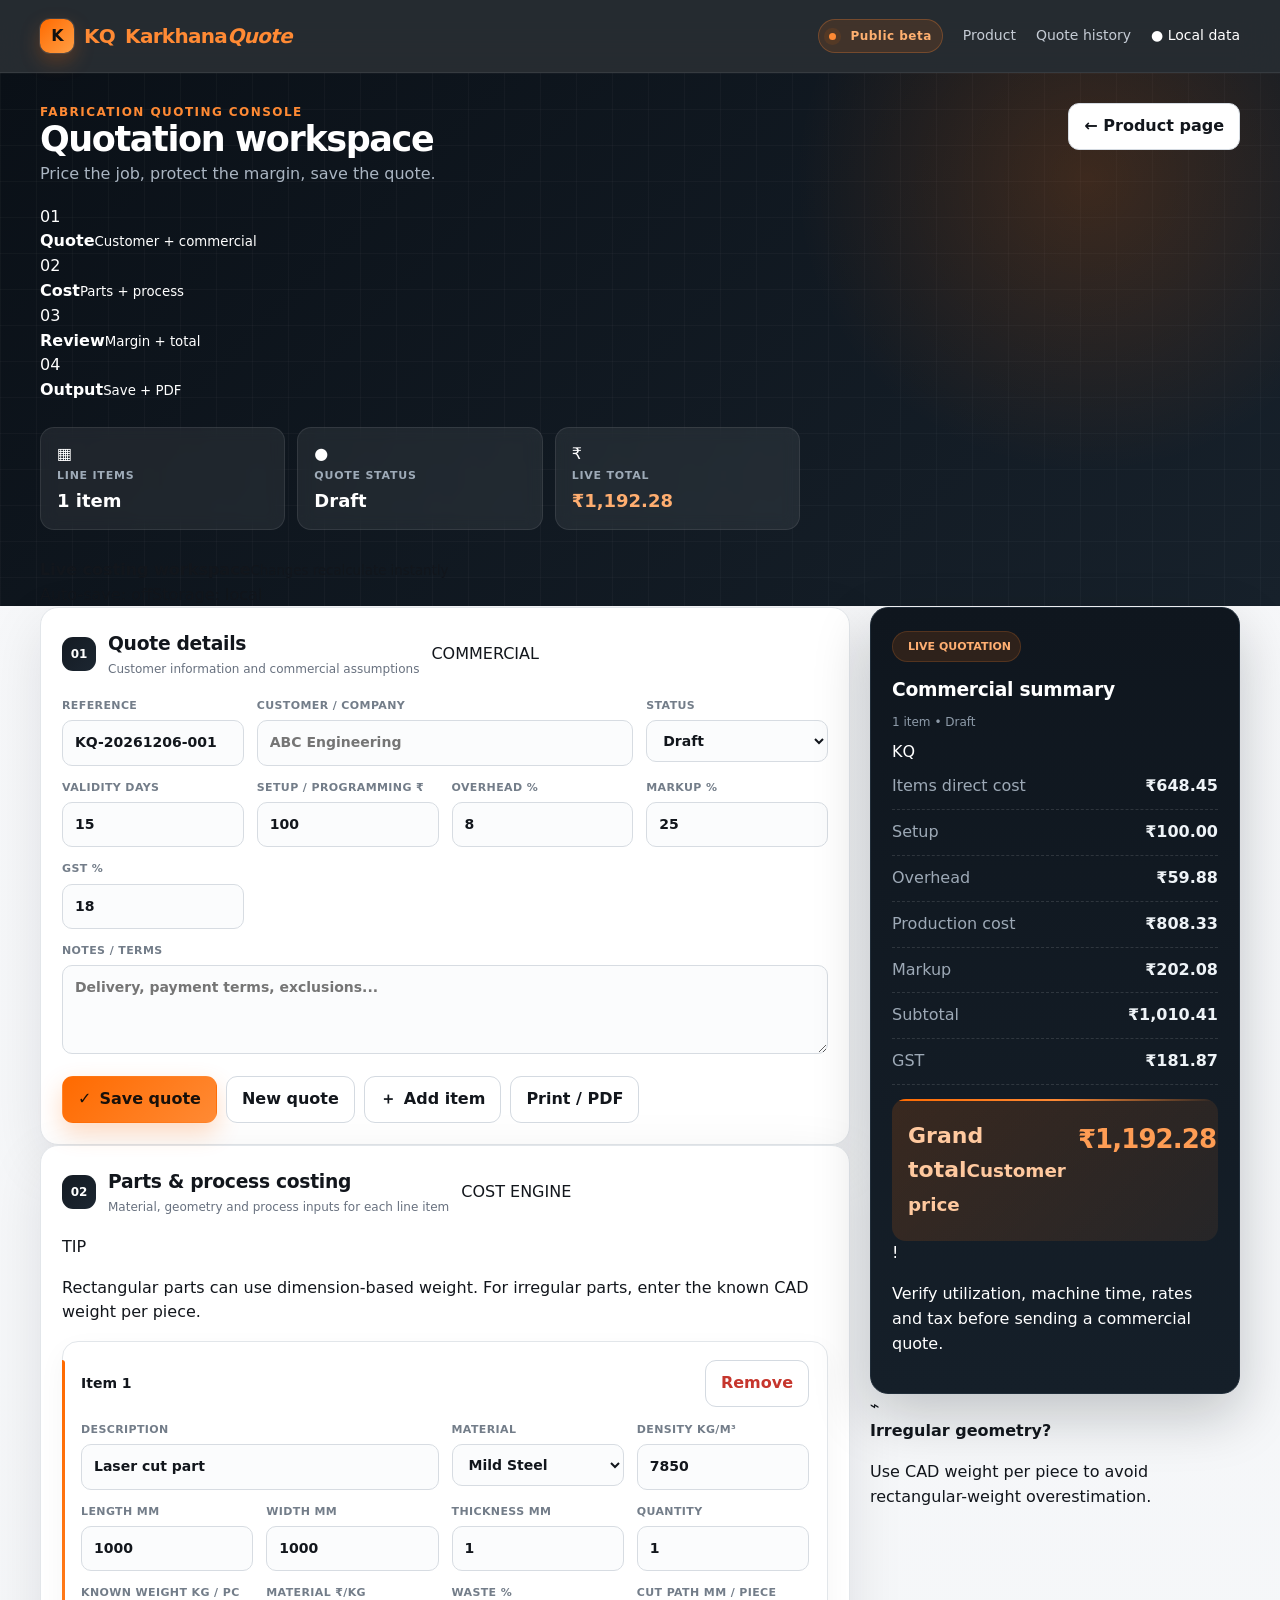
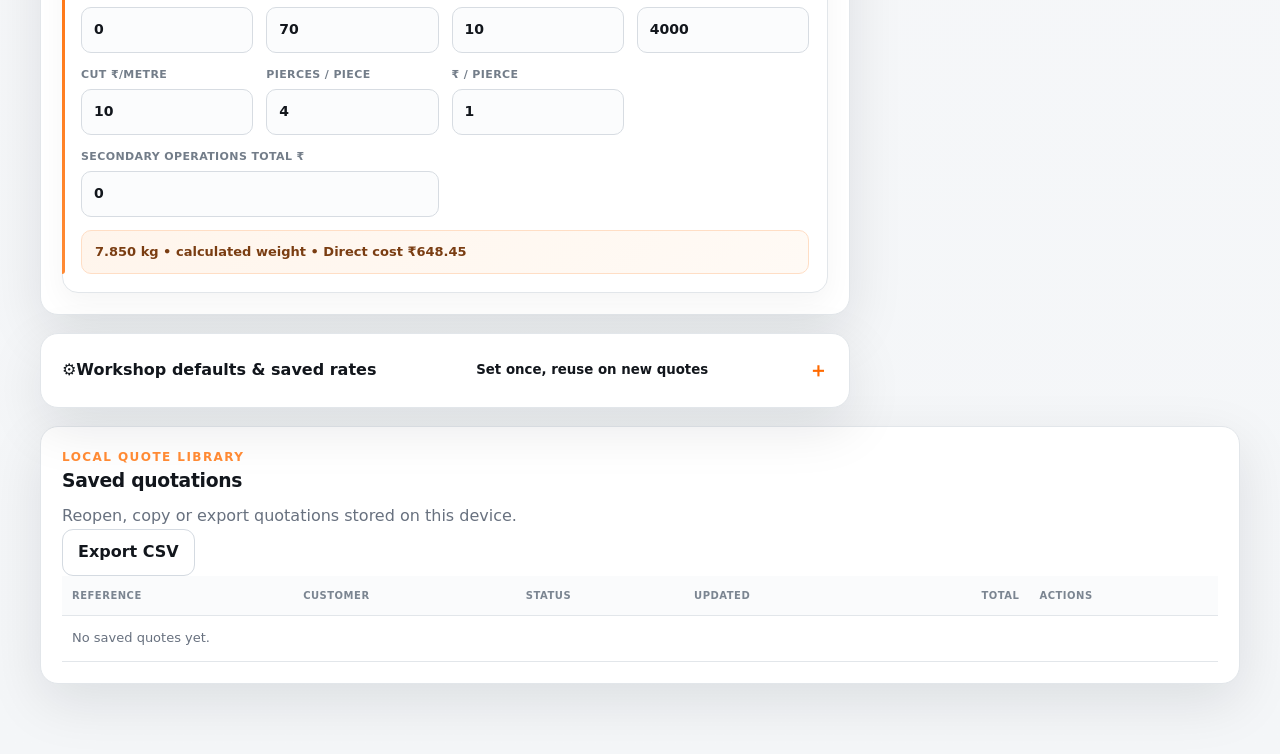
==== commit d416e748: "Redesign KarkhanaQuote workspace with premium dashboard UI" ====
--- a/karkhanaquote-beta/public/app.html
+++ b/karkhanaquote-beta/public/app.html
@@ -1,9 +1 @@
-<!doctype html><html lang="en"><head><meta charset="utf-8"><meta name="viewport" content="width=device-width,initial-scale=1"><meta name="description" content="Fabrication quotation calculator"><meta name="theme-color" content="#0b1016"><title>Quotation Calculator — KarkhanaQuote</title><link rel="stylesheet" href="assets/styles.css"></head><body class="app-body">
-<nav class="nav"><div class="container nav-inner"><a class="brand" href="index.html">Karkhana<span>Quote</span></a><div class="nav-links"><span class="beta-pill">Public beta</span><a href="index.html">Home</a><a href="#history">Saved quotes</a><a class="button primary" href="#quote-workspace">Quote workspace</a></div></div></nav>
-<header class="app-hero"><div class="container app-hero-inner"><div class="app-title"><div><div class="eyebrow">Quotation workspace</div><h1>Build a fabrication quote</h1><div class="muted">Rates and saved quotes stay in this browser during the public beta.</div></div><a class="button" href="index.html">← Product page</a></div><div class="app-kpis no-print"><div class="app-kpi"><span>Line items</span><strong id="kpiItems">1 item</strong></div><div class="app-kpi"><span>Quote status</span><strong id="kpiStatus">Draft</strong></div><div class="app-kpi total"><span>Live total</span><strong id="kpiTotal">₹0.00</strong></div></div></div></header>
-<main class="app-shell" id="quote-workspace"><div class="container"><div class="print-only print-header"><h2 id="printCompany">KarkhanaQuote Beta</h2><p id="printGstin"></p><p id="printQuote"></p><p id="printCustomer"></p><p id="printValidity"></p></div>
-<div class="app-grid"><section><div class="panel"><div class="panel-head"><span class="panel-number">01</span><div><h3>Quote details</h3><p>Customer information and commercial assumptions</p></div></div><div class="form-grid"><label>Reference<input id="ref" maxlength="50"></label><label class="span-2">Customer / company<input id="customer" maxlength="120" placeholder="ABC Engineering"></label><label>Status<select id="status"><option>Draft</option><option>Sent</option><option>Won</option><option>Lost</option></select></label><label>Validity days<input id="validDays" type="number" min="1" step="1"></label><label>Setup / programming ₹<input id="setupCost" type="number" min="0" step="0.01"></label><label>Overhead %<input id="overheadPct" type="number" min="0" step="0.01"></label><label>Markup %<input id="markupPct" type="number" min="0" step="0.01"></label><label>GST %<input id="gstPct" type="number" min="0" step="0.01"></label><label class="span-4">Notes / terms<textarea id="notes" rows="3" placeholder="Delivery, payment terms, exclusions..."></textarea></label></div><div class="toolbar no-print"><button class="primary" id="saveQuote">Save quote</button><button id="newQuote">New quote</button><button id="addLine">＋ Add item</button><button id="printQuoteBtn">Print / PDF</button></div></div>
-<div class="panel" style="margin-top:18px"><div class="panel-head"><span class="panel-number">02</span><div><h3>Parts & process costing</h3><p>Add one or more fabrication line items</p></div></div><div id="lines"></div></div>
-<div class="panel settings no-print"><details><summary><span>Workshop defaults & saved rates</span></summary><div class="settings-body"><div class="form-grid"><label class="span-2">Workshop / company name<input id="companyName" maxlength="120" placeholder="Your workshop name"></label><label class="span-2">GSTIN (optional)<input id="gstin" maxlength="20" placeholder="Stored only on this device"></label><label>MS ₹/kg<input id="msRate" type="number" min="0" step="0.01"></label><label>SS304 ₹/kg<input id="ssRate" type="number" min="0" step="0.01"></label><label>Aluminium ₹/kg<input id="aluminiumRate" type="number" min="0" step="0.01"></label><label>Brass ₹/kg<input id="brassRate" type="number" min="0" step="0.01" placeholder="Set your rate"></label><label>Waste %<input id="defaultWastePct" type="number" min="0" step="0.01"></label><label>Cut ₹/metre<input id="defaultCutRate" type="number" min="0" step="0.01"></label><label>₹/pierce<input id="defaultPierceRate" type="number" min="0" step="0.01"></label><label>Overhead %<input id="defaultOverheadPct" type="number" min="0" step="0.01"></label><label>Markup %<input id="defaultMarkupPct" type="number" min="0" step="0.01"></label></div><div class="toolbar"><button id="saveSettings">Save settings</button><button id="applyDefaults">Apply defaults to current quote</button></div></div></details></div></section>
-<aside class="panel sticky"><div class="summary-badge">● LIVE QUOTATION</div><h3>Quote summary</h3><div id="summaryMeta" class="summary-meta"></div><div class="summary-row"><span>Items direct cost</span><strong id="sumLines"></strong></div><div class="summary-row"><span>Setup</span><strong id="sumSetup"></strong></div><div class="summary-row"><span>Overhead</span><strong id="sumOverhead"></strong></div><div class="summary-row"><span>Production cost</span><strong id="sumProduction"></strong></div><div class="summary-row"><span>Markup</span><strong id="sumMarkup"></strong></div><div class="summary-row"><span>Subtotal</span><strong id="sumSubtotal"></strong></div><div class="summary-row"><span>GST</span><strong id="sumGst"></strong></div><div class="summary-row grand"><span>Grand total</span><strong id="sumGrand" aria-live="polite"></strong></div><p class="micro">Estimate only. Verify material utilization, machine time, rates and taxes before sending a commercial quote.</p></aside></div>
-<div class="panel history no-print" id="history"><div class="app-title"><div><div class="eyebrow">Local history</div><h3>Saved quotes</h3><div class="muted">Reopen, copy or export quotations stored on this device.</div></div><button id="exportCsv">Export CSV</button></div><table><thead><tr><th>Reference</th><th>Customer</th><th>Status</th><th>Updated</th><th class="num">Total</th><th>Actions</th></tr></thead><tbody id="historyBody"></tbody></table></div></div></main><div id="toast" class="toast" role="status" aria-live="polite"></div><script type="module" src="assets/app.js"></script></body></html>
+<!doctype html><html lang="en"><head><meta charset="utf-8"><meta name="viewport" content="width=device-width,initial-scale=1"><meta name="description" content="Fabrication quotation calculator"><meta name="theme-color" content="#090d12"><title>Quotation Workspace — KarkhanaQuote</title><link rel="stylesheet" href="assets/styles.css"></head><body class="app-body"><nav class="nav app-nav"><div class="container nav-inner"><a class="brand" href="index.html"><span class="brand-mark">KQ</span><span class="brand-word">Karkhana<em>Quote</em></span></a><div class="nav-links"><span class="beta-pill"><i></i>Public beta</span><a href="index.html">Product</a><a href="#history">Quote history</a><span class="secure-pill">● Local data</span></div></div></nav><header class="app-hero"><div class="container app-hero-inner"><div class="app-title"><div><div class="eyebrow">Fabrication quoting console</div><h1>Quotation workspace</h1><div class="muted">Price the job, protect the margin, save the quote.</div></div><a class="button ghost-dark" href="index.html">← Product page</a></div><div class="command-strip no-print"><div class="command-step active"><span>01</span><div><b>Quote</b><small>Customer + commercial</small></div></div><i></i><div class="command-step active"><span>02</span><div><b>Cost</b><small>Parts + process</small></div></div><i></i><div class="command-step"><span>03</span><div><b>Review</b><small>Margin + total</small></div></div><i></i><div class="command-step"><span>04</span><div><b>Output</b><small>Save + PDF</small></div></div></div><div class="app-kpis no-print"><div class="app-kpi"><div class="kpi-icon">▦</div><div><span>Line items</span><strong id="kpiItems">1 item</strong></div></div><div class="app-kpi"><div class="kpi-icon">●</div><div><span>Quote status</span><strong id="kpiStatus">Draft</strong></div></div><div class="app-kpi total"><div class="kpi-icon">₹</div><div><span>Live total</span><strong id="kpiTotal">₹0.00</strong></div></div></div></div></header><main class="app-shell" id="quote-workspace"><div class="container"><div class="print-only print-header"><h2 id="printCompany">KarkhanaQuote Beta</h2><p id="printGstin"></p><p id="printQuote"></p><p id="printCustomer"></p><p id="printValidity"></p></div><div class="workspace-frame"><div class="workspace-top no-print"><div><span class="workspace-dot"></span><strong>Live costing workspace</strong><small>Changes recalculate instantly</small></div><div class="workspace-actions"><span>Auto-save: off</span><span>Storage: local</span></div></div><div class="app-grid"><section class="quote-column"><div class="panel premium-panel"><div class="panel-head"><span class="panel-number">01</span><div><h3>Quote details</h3><p>Customer information and commercial assumptions</p></div><span class="panel-tag">COMMERCIAL</span></div><div class="form-grid"><label>Reference<input id="ref" maxlength="50"></label><label class="span-2">Customer / company<input id="customer" maxlength="120" placeholder="ABC Engineering"></label><label>Status<select id="status"><option>Draft</option><option>Sent</option><option>Won</option><option>Lost</option></select></label><label>Validity days<input id="validDays" type="number" min="1" step="1"></label><label>Setup / programming ₹<input id="setupCost" type="number" min="0" step="0.01"></label><label>Overhead %<input id="overheadPct" type="number" min="0" step="0.01"></label><label>Markup %<input id="markupPct" type="number" min="0" step="0.01"></label><label>GST %<input id="gstPct" type="number" min="0" step="0.01"></label><label class="span-4">Notes / terms<textarea id="notes" rows="3" placeholder="Delivery, payment terms, exclusions..."></textarea></label></div><div class="toolbar no-print"><button class="primary" id="saveQuote"><span class="btn-icon">✓</span>Save quote</button><button id="newQuote">New quote</button><button id="addLine"><span class="btn-icon">＋</span>Add item</button><button id="printQuoteBtn">Print / PDF</button></div></div><div class="panel premium-panel parts-panel"><div class="panel-head"><span class="panel-number">02</span><div><h3>Parts & process costing</h3><p>Material, geometry and process inputs for each line item</p></div><span class="panel-tag">COST ENGINE</span></div><div class="parts-tip no-print"><span>TIP</span><p>Rectangular parts can use dimension-based weight. For irregular parts, enter the known CAD weight per piece.</p></div><div id="lines"></div></div><div class="panel settings no-print premium-panel"><details><summary><div><span class="settings-icon">⚙</span><span>Workshop defaults & saved rates</span></div><small>Set once, reuse on new quotes</small></summary><div class="settings-body"><div class="form-grid"><label class="span-2">Workshop / company name<input id="companyName" maxlength="120" placeholder="Your workshop name"></label><label class="span-2">GSTIN (optional)<input id="gstin" maxlength="20" placeholder="Stored only on this device"></label><label>MS ₹/kg<input id="msRate" type="number" min="0" step="0.01"></label><label>SS304 ₹/kg<input id="ssRate" type="number" min="0" step="0.01"></label><label>Aluminium ₹/kg<input id="aluminiumRate" type="number" min="0" step="0.01"></label><label>Brass ₹/kg<input id="brassRate" type="number" min="0" step="0.01" placeholder="Set your rate"></label><label>Waste %<input id="defaultWastePct" type="number" min="0" step="0.01"></label><label>Cut ₹/metre<input id="defaultCutRate" type="number" min="0" step="0.01"></label><label>₹/pierce<input id="defaultPierceRate" type="number" min="0" step="0.01"></label><label>Overhead %<input id="defaultOverheadPct" type="number" min="0" step="0.01"></label><label>Markup %<input id="defaultMarkupPct" type="number" min="0" step="0.01"></label></div><div class="toolbar"><button id="saveSettings">Save settings</button><button id="applyDefaults">Apply defaults to current quote</button></div></div></details></div></section><aside class="summary-column"><div class="panel sticky premium-summary"><div class="summary-top"><div><div class="summary-badge"><i></i>LIVE QUOTATION</div><h3>Commercial summary</h3><div id="summaryMeta" class="summary-meta"></div></div><div class="summary-mark">KQ</div></div><div class="summary-row"><span>Items direct cost</span><strong id="sumLines"></strong></div><div class="summary-row"><span>Setup</span><strong id="sumSetup"></strong></div><div class="summary-row"><span>Overhead</span><strong id="sumOverhead"></strong></div><div class="summary-divider"></div><div class="summary-row emphasis"><span>Production cost</span><strong id="sumProduction"></strong></div><div class="summary-row"><span>Markup</span><strong id="sumMarkup"></strong></div><div class="summary-row"><span>Subtotal</span><strong id="sumSubtotal"></strong></div><div class="summary-row"><span>GST</span><strong id="sumGst"></strong></div><div class="summary-row grand"><span>Grand total<small>Customer price</small></span><strong id="sumGrand" aria-live="polite"></strong></div><div class="summary-warning"><span>!</span><p>Verify utilization, machine time, rates and tax before sending a commercial quote.</p></div></div><div class="side-help no-print"><span class="side-help-icon">⌁</span><div><strong>Irregular geometry?</strong><p>Use CAD weight per piece to avoid rectangular-weight overestimation.</p></div></div></aside></div></div><div class="panel history no-print premium-panel" id="history"><div class="history-head"><div><div class="eyebrow dark-eyebrow">Local quote library</div><h3>Saved quotations</h3><div class="muted">Reopen, copy or export quotations stored on this device.</div></div><button id="exportCsv">Export CSV</button></div><div class="table-wrap"><table><thead><tr><th>Reference</th><th>Customer</th><th>Status</th><th>Updated</th><th class="num">Total</th><th>Actions</th></tr></thead><tbody id="historyBody"></tbody></table></div></div></div></main><div id="toast" class="toast" role="status" aria-live="polite"></div><script type="module" src="assets/app.js"></script></body></html>
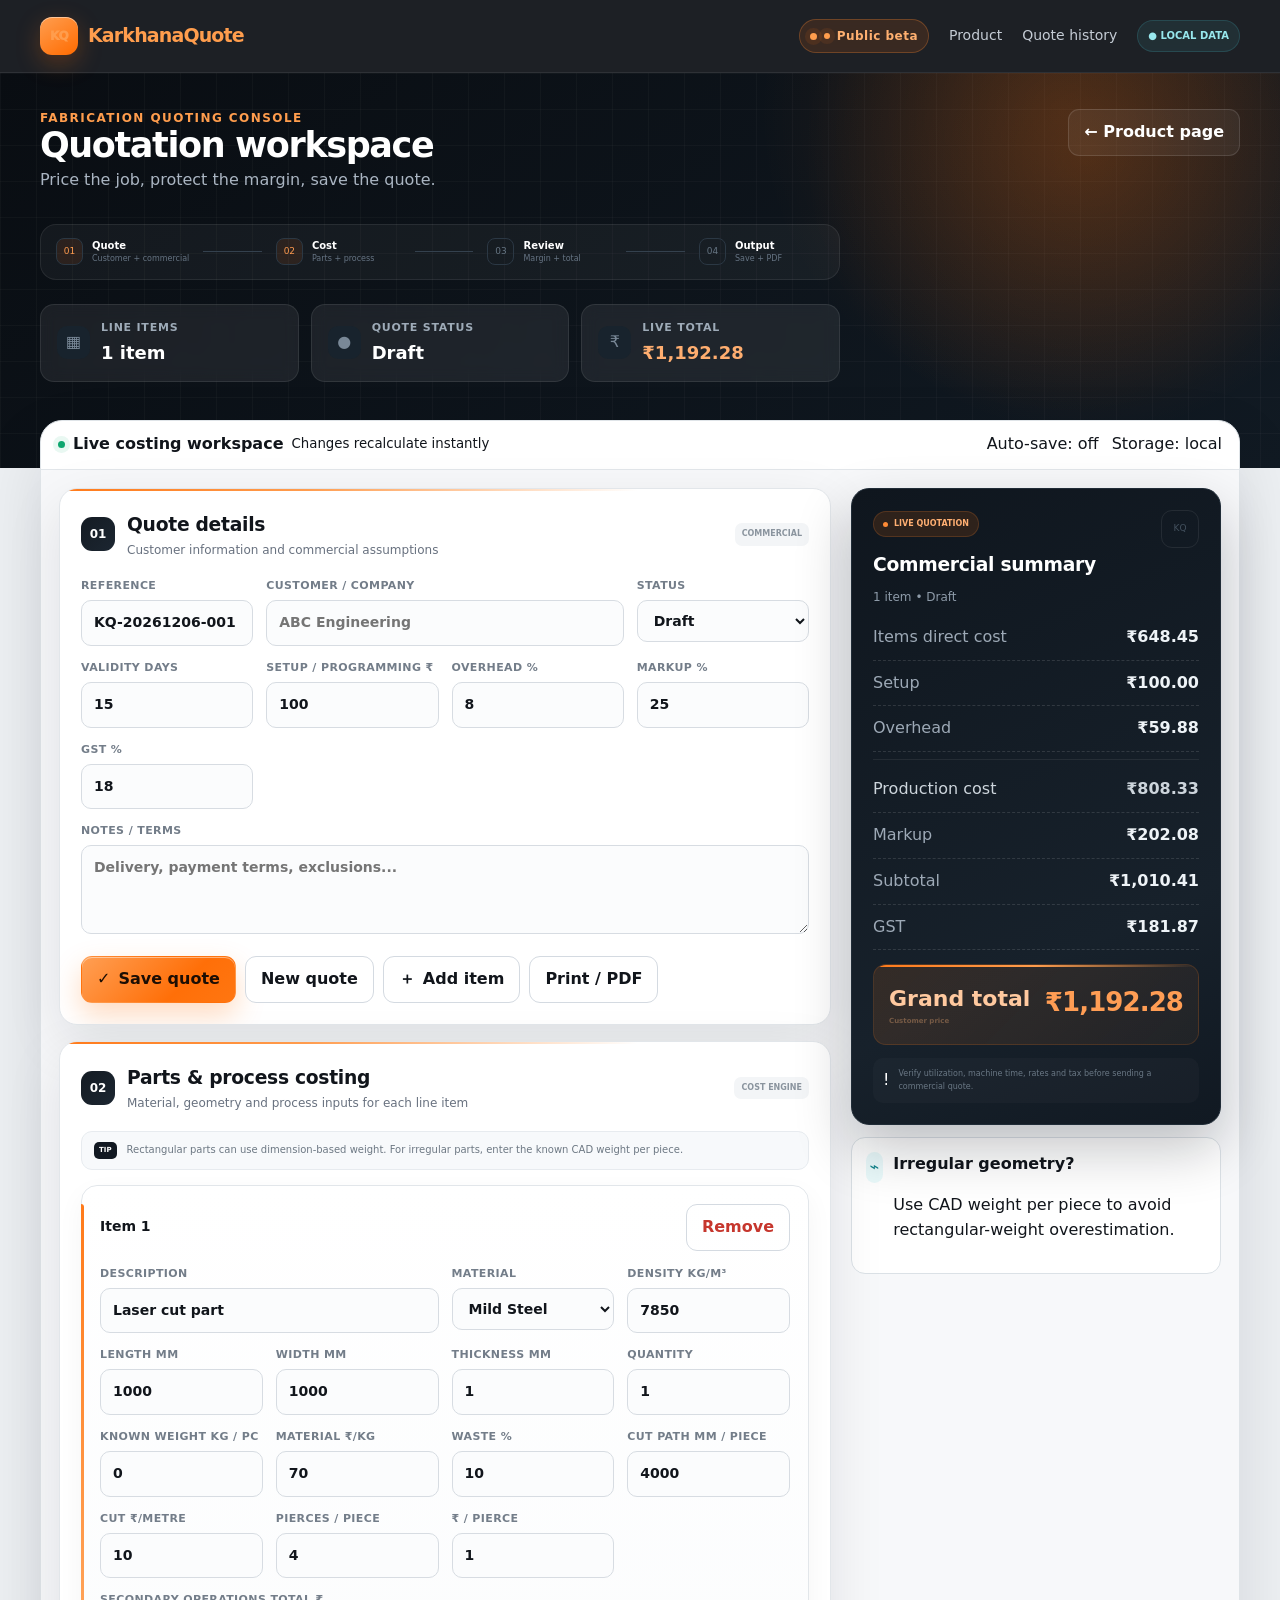
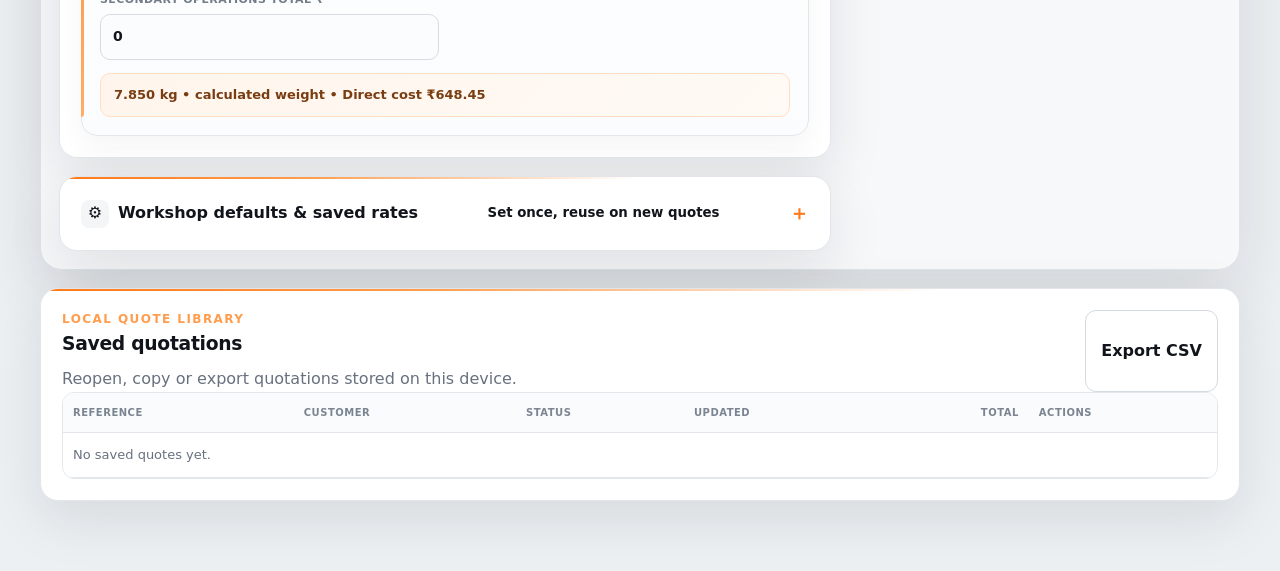
==== commit 8d612cfc: "Load premium visual layer in KarkhanaQuote workspace" ====
--- a/karkhanaquote-beta/public/app.html
+++ b/karkhanaquote-beta/public/app.html
@@ -1 +1 @@
-<!doctype html><html lang="en"><head><meta charset="utf-8"><meta name="viewport" content="width=device-width,initial-scale=1"><meta name="description" content="Fabrication quotation calculator"><meta name="theme-color" content="#090d12"><title>Quotation Workspace — KarkhanaQuote</title><link rel="stylesheet" href="assets/styles.css"></head><body class="app-body"><nav class="nav app-nav"><div class="container nav-inner"><a class="brand" href="index.html"><span class="brand-mark">KQ</span><span class="brand-word">Karkhana<em>Quote</em></span></a><div class="nav-links"><span class="beta-pill"><i></i>Public beta</span><a href="index.html">Product</a><a href="#history">Quote history</a><span class="secure-pill">● Local data</span></div></div></nav><header class="app-hero"><div class="container app-hero-inner"><div class="app-title"><div><div class="eyebrow">Fabrication quoting console</div><h1>Quotation workspace</h1><div class="muted">Price the job, protect the margin, save the quote.</div></div><a class="button ghost-dark" href="index.html">← Product page</a></div><div class="command-strip no-print"><div class="command-step active"><span>01</span><div><b>Quote</b><small>Customer + commercial</small></div></div><i></i><div class="command-step active"><span>02</span><div><b>Cost</b><small>Parts + process</small></div></div><i></i><div class="command-step"><span>03</span><div><b>Review</b><small>Margin + total</small></div></div><i></i><div class="command-step"><span>04</span><div><b>Output</b><small>Save + PDF</small></div></div></div><div class="app-kpis no-print"><div class="app-kpi"><div class="kpi-icon">▦</div><div><span>Line items</span><strong id="kpiItems">1 item</strong></div></div><div class="app-kpi"><div class="kpi-icon">●</div><div><span>Quote status</span><strong id="kpiStatus">Draft</strong></div></div><div class="app-kpi total"><div class="kpi-icon">₹</div><div><span>Live total</span><strong id="kpiTotal">₹0.00</strong></div></div></div></div></header><main class="app-shell" id="quote-workspace"><div class="container"><div class="print-only print-header"><h2 id="printCompany">KarkhanaQuote Beta</h2><p id="printGstin"></p><p id="printQuote"></p><p id="printCustomer"></p><p id="printValidity"></p></div><div class="workspace-frame"><div class="workspace-top no-print"><div><span class="workspace-dot"></span><strong>Live costing workspace</strong><small>Changes recalculate instantly</small></div><div class="workspace-actions"><span>Auto-save: off</span><span>Storage: local</span></div></div><div class="app-grid"><section class="quote-column"><div class="panel premium-panel"><div class="panel-head"><span class="panel-number">01</span><div><h3>Quote details</h3><p>Customer information and commercial assumptions</p></div><span class="panel-tag">COMMERCIAL</span></div><div class="form-grid"><label>Reference<input id="ref" maxlength="50"></label><label class="span-2">Customer / company<input id="customer" maxlength="120" placeholder="ABC Engineering"></label><label>Status<select id="status"><option>Draft</option><option>Sent</option><option>Won</option><option>Lost</option></select></label><label>Validity days<input id="validDays" type="number" min="1" step="1"></label><label>Setup / programming ₹<input id="setupCost" type="number" min="0" step="0.01"></label><label>Overhead %<input id="overheadPct" type="number" min="0" step="0.01"></label><label>Markup %<input id="markupPct" type="number" min="0" step="0.01"></label><label>GST %<input id="gstPct" type="number" min="0" step="0.01"></label><label class="span-4">Notes / terms<textarea id="notes" rows="3" placeholder="Delivery, payment terms, exclusions..."></textarea></label></div><div class="toolbar no-print"><button class="primary" id="saveQuote"><span class="btn-icon">✓</span>Save quote</button><button id="newQuote">New quote</button><button id="addLine"><span class="btn-icon">＋</span>Add item</button><button id="printQuoteBtn">Print / PDF</button></div></div><div class="panel premium-panel parts-panel"><div class="panel-head"><span class="panel-number">02</span><div><h3>Parts & process costing</h3><p>Material, geometry and process inputs for each line item</p></div><span class="panel-tag">COST ENGINE</span></div><div class="parts-tip no-print"><span>TIP</span><p>Rectangular parts can use dimension-based weight. For irregular parts, enter the known CAD weight per piece.</p></div><div id="lines"></div></div><div class="panel settings no-print premium-panel"><details><summary><div><span class="settings-icon">⚙</span><span>Workshop defaults & saved rates</span></div><small>Set once, reuse on new quotes</small></summary><div class="settings-body"><div class="form-grid"><label class="span-2">Workshop / company name<input id="companyName" maxlength="120" placeholder="Your workshop name"></label><label class="span-2">GSTIN (optional)<input id="gstin" maxlength="20" placeholder="Stored only on this device"></label><label>MS ₹/kg<input id="msRate" type="number" min="0" step="0.01"></label><label>SS304 ₹/kg<input id="ssRate" type="number" min="0" step="0.01"></label><label>Aluminium ₹/kg<input id="aluminiumRate" type="number" min="0" step="0.01"></label><label>Brass ₹/kg<input id="brassRate" type="number" min="0" step="0.01" placeholder="Set your rate"></label><label>Waste %<input id="defaultWastePct" type="number" min="0" step="0.01"></label><label>Cut ₹/metre<input id="defaultCutRate" type="number" min="0" step="0.01"></label><label>₹/pierce<input id="defaultPierceRate" type="number" min="0" step="0.01"></label><label>Overhead %<input id="defaultOverheadPct" type="number" min="0" step="0.01"></label><label>Markup %<input id="defaultMarkupPct" type="number" min="0" step="0.01"></label></div><div class="toolbar"><button id="saveSettings">Save settings</button><button id="applyDefaults">Apply defaults to current quote</button></div></div></details></div></section><aside class="summary-column"><div class="panel sticky premium-summary"><div class="summary-top"><div><div class="summary-badge"><i></i>LIVE QUOTATION</div><h3>Commercial summary</h3><div id="summaryMeta" class="summary-meta"></div></div><div class="summary-mark">KQ</div></div><div class="summary-row"><span>Items direct cost</span><strong id="sumLines"></strong></div><div class="summary-row"><span>Setup</span><strong id="sumSetup"></strong></div><div class="summary-row"><span>Overhead</span><strong id="sumOverhead"></strong></div><div class="summary-divider"></div><div class="summary-row emphasis"><span>Production cost</span><strong id="sumProduction"></strong></div><div class="summary-row"><span>Markup</span><strong id="sumMarkup"></strong></div><div class="summary-row"><span>Subtotal</span><strong id="sumSubtotal"></strong></div><div class="summary-row"><span>GST</span><strong id="sumGst"></strong></div><div class="summary-row grand"><span>Grand total<small>Customer price</small></span><strong id="sumGrand" aria-live="polite"></strong></div><div class="summary-warning"><span>!</span><p>Verify utilization, machine time, rates and tax before sending a commercial quote.</p></div></div><div class="side-help no-print"><span class="side-help-icon">⌁</span><div><strong>Irregular geometry?</strong><p>Use CAD weight per piece to avoid rectangular-weight overestimation.</p></div></div></aside></div></div><div class="panel history no-print premium-panel" id="history"><div class="history-head"><div><div class="eyebrow dark-eyebrow">Local quote library</div><h3>Saved quotations</h3><div class="muted">Reopen, copy or export quotations stored on this device.</div></div><button id="exportCsv">Export CSV</button></div><div class="table-wrap"><table><thead><tr><th>Reference</th><th>Customer</th><th>Status</th><th>Updated</th><th class="num">Total</th><th>Actions</th></tr></thead><tbody id="historyBody"></tbody></table></div></div></div></main><div id="toast" class="toast" role="status" aria-live="polite"></div><script type="module" src="assets/app.js"></script></body></html>+<!doctype html><html lang="en"><head><meta charset="utf-8"><meta name="viewport" content="width=device-width,initial-scale=1"><meta name="description" content="Fabrication quotation calculator"><meta name="theme-color" content="#090d12"><title>Quotation Workspace — KarkhanaQuote</title><link rel="stylesheet" href="assets/styles.css"><link rel="stylesheet" href="assets/premium.css"></head><body class="app-body"><nav class="nav app-nav"><div class="container nav-inner"><a class="brand" href="index.html"><span class="brand-mark">KQ</span><span class="brand-word">Karkhana<em>Quote</em></span></a><div class="nav-links"><span class="beta-pill"><i></i>Public beta</span><a href="index.html">Product</a><a href="#history">Quote history</a><span class="secure-pill">● Local data</span></div></div></nav><header class="app-hero"><div class="container app-hero-inner"><div class="app-title"><div><div class="eyebrow">Fabrication quoting console</div><h1>Quotation workspace</h1><div class="muted">Price the job, protect the margin, save the quote.</div></div><a class="button ghost-dark" href="index.html">← Product page</a></div><div class="command-strip no-print"><div class="command-step active"><span>01</span><div><b>Quote</b><small>Customer + commercial</small></div></div><i></i><div class="command-step active"><span>02</span><div><b>Cost</b><small>Parts + process</small></div></div><i></i><div class="command-step"><span>03</span><div><b>Review</b><small>Margin + total</small></div></div><i></i><div class="command-step"><span>04</span><div><b>Output</b><small>Save + PDF</small></div></div></div><div class="app-kpis no-print"><div class="app-kpi"><div class="kpi-icon">▦</div><div><span>Line items</span><strong id="kpiItems">1 item</strong></div></div><div class="app-kpi"><div class="kpi-icon">●</div><div><span>Quote status</span><strong id="kpiStatus">Draft</strong></div></div><div class="app-kpi total"><div class="kpi-icon">₹</div><div><span>Live total</span><strong id="kpiTotal">₹0.00</strong></div></div></div></div></header><main class="app-shell" id="quote-workspace"><div class="container"><div class="print-only print-header"><h2 id="printCompany">KarkhanaQuote Beta</h2><p id="printGstin"></p><p id="printQuote"></p><p id="printCustomer"></p><p id="printValidity"></p></div><div class="workspace-frame"><div class="workspace-top no-print"><div><span class="workspace-dot"></span><strong>Live costing workspace</strong><small>Changes recalculate instantly</small></div><div class="workspace-actions"><span>Auto-save: off</span><span>Storage: local</span></div></div><div class="app-grid"><section class="quote-column"><div class="panel premium-panel"><div class="panel-head"><span class="panel-number">01</span><div><h3>Quote details</h3><p>Customer information and commercial assumptions</p></div><span class="panel-tag">COMMERCIAL</span></div><div class="form-grid"><label>Reference<input id="ref" maxlength="50"></label><label class="span-2">Customer / company<input id="customer" maxlength="120" placeholder="ABC Engineering"></label><label>Status<select id="status"><option>Draft</option><option>Sent</option><option>Won</option><option>Lost</option></select></label><label>Validity days<input id="validDays" type="number" min="1" step="1"></label><label>Setup / programming ₹<input id="setupCost" type="number" min="0" step="0.01"></label><label>Overhead %<input id="overheadPct" type="number" min="0" step="0.01"></label><label>Markup %<input id="markupPct" type="number" min="0" step="0.01"></label><label>GST %<input id="gstPct" type="number" min="0" step="0.01"></label><label class="span-4">Notes / terms<textarea id="notes" rows="3" placeholder="Delivery, payment terms, exclusions..."></textarea></label></div><div class="toolbar no-print"><button class="primary" id="saveQuote"><span class="btn-icon">✓</span>Save quote</button><button id="newQuote">New quote</button><button id="addLine"><span class="btn-icon">＋</span>Add item</button><button id="printQuoteBtn">Print / PDF</button></div></div><div class="panel premium-panel parts-panel"><div class="panel-head"><span class="panel-number">02</span><div><h3>Parts & process costing</h3><p>Material, geometry and process inputs for each line item</p></div><span class="panel-tag">COST ENGINE</span></div><div class="parts-tip no-print"><span>TIP</span><p>Rectangular parts can use dimension-based weight. For irregular parts, enter the known CAD weight per piece.</p></div><div id="lines"></div></div><div class="panel settings no-print premium-panel"><details><summary><div><span class="settings-icon">⚙</span><span>Workshop defaults & saved rates</span></div><small>Set once, reuse on new quotes</small></summary><div class="settings-body"><div class="form-grid"><label class="span-2">Workshop / company name<input id="companyName" maxlength="120" placeholder="Your workshop name"></label><label class="span-2">GSTIN (optional)<input id="gstin" maxlength="20" placeholder="Stored only on this device"></label><label>MS ₹/kg<input id="msRate" type="number" min="0" step="0.01"></label><label>SS304 ₹/kg<input id="ssRate" type="number" min="0" step="0.01"></label><label>Aluminium ₹/kg<input id="aluminiumRate" type="number" min="0" step="0.01"></label><label>Brass ₹/kg<input id="brassRate" type="number" min="0" step="0.01" placeholder="Set your rate"></label><label>Waste %<input id="defaultWastePct" type="number" min="0" step="0.01"></label><label>Cut ₹/metre<input id="defaultCutRate" type="number" min="0" step="0.01"></label><label>₹/pierce<input id="defaultPierceRate" type="number" min="0" step="0.01"></label><label>Overhead %<input id="defaultOverheadPct" type="number" min="0" step="0.01"></label><label>Markup %<input id="defaultMarkupPct" type="number" min="0" step="0.01"></label></div><div class="toolbar"><button id="saveSettings">Save settings</button><button id="applyDefaults">Apply defaults to current quote</button></div></div></details></div></section><aside class="summary-column"><div class="panel sticky premium-summary"><div class="summary-top"><div><div class="summary-badge"><i></i>LIVE QUOTATION</div><h3>Commercial summary</h3><div id="summaryMeta" class="summary-meta"></div></div><div class="summary-mark">KQ</div></div><div class="summary-row"><span>Items direct cost</span><strong id="sumLines"></strong></div><div class="summary-row"><span>Setup</span><strong id="sumSetup"></strong></div><div class="summary-row"><span>Overhead</span><strong id="sumOverhead"></strong></div><div class="summary-divider"></div><div class="summary-row emphasis"><span>Production cost</span><strong id="sumProduction"></strong></div><div class="summary-row"><span>Markup</span><strong id="sumMarkup"></strong></div><div class="summary-row"><span>Subtotal</span><strong id="sumSubtotal"></strong></div><div class="summary-row"><span>GST</span><strong id="sumGst"></strong></div><div class="summary-row grand"><span>Grand total<small>Customer price</small></span><strong id="sumGrand" aria-live="polite"></strong></div><div class="summary-warning"><span>!</span><p>Verify utilization, machine time, rates and tax before sending a commercial quote.</p></div></div><div class="side-help no-print"><span class="side-help-icon">⌁</span><div><strong>Irregular geometry?</strong><p>Use CAD weight per piece to avoid rectangular-weight overestimation.</p></div></div></aside></div></div><div class="panel history no-print premium-panel" id="history"><div class="history-head"><div><div class="eyebrow dark-eyebrow">Local quote library</div><h3>Saved quotations</h3><div class="muted">Reopen, copy or export quotations stored on this device.</div></div><button id="exportCsv">Export CSV</button></div><div class="table-wrap"><table><thead><tr><th>Reference</th><th>Customer</th><th>Status</th><th>Updated</th><th class="num">Total</th><th>Actions</th></tr></thead><tbody id="historyBody"></tbody></table></div></div></div></main><div id="toast" class="toast" role="status" aria-live="polite"></div><script type="module" src="assets/app.js"></script></body></html>
--- a/karkhanaquote-beta/public/assets/premium.css
+++ b/karkhanaquote-beta/public/assets/premium.css
@@ -0,0 +1 @@
+:root{--brand:#ff7a1a;--brand2:#ff9d4d;--cyan:#4ad6df;--dark:#090d12;--ink:#11151b;--ease:cubic-bezier(.22,.8,.2,1)}.brand::before{display:none}.brand{display:flex;align-items:center;gap:10px}.brand-mark{width:38px;height:38px;display:grid;place-items:center;border-radius:12px;background:linear-gradient(145deg,#ff9e50,#ff6b00);color:#1a0d04;font-size:12px;font-weight:950;box-shadow:inset 0 1px 0 #ffffff73,0 8px 24px #ff6f0042}.brand-word{font-size:19px;font-weight:900;letter-spacing:-.045em}.brand-word em{font-style:normal;color:var(--brand2)}.nav{background:#080c11e8;backdrop-filter:blur(22px) saturate(140%)}.beta-pill i{display:inline-block;width:6px;height:6px;border-radius:50%;background:var(--brand2);box-shadow:0 0 0 5px #ff7a1a17}.secure-pill{padding:7px 10px;border-radius:999px;background:#4ad6df14;border:1px solid #4ad6df29;color:#98e8ed;font-size:10px;font-weight:900;text-transform:uppercase}.button.primary,button.primary{background:linear-gradient(135deg,#ff9f54,#ff6f08 65%,#ff7611);color:#1c0e04;box-shadow:0 12px 28px #ff6f0840,inset 0 1px 0 #ffffff73}.button.ghost-dark{background:#ffffff0e;border-color:#ffffff1f;color:#fff}.marketing-body{background:#fff}.hero{padding:96px 0 0;background:radial-gradient(circle at 78% 18%,#4ad6df1e,transparent 28%),radial-gradient(circle at 10% 90%,#ff7a1a24,transparent 35%),linear-gradient(145deg,#080c11,#101821 54%,#0b1118);color:#fff}.hero::before{background-image:linear-gradient(#ffffff07 1px,transparent 1px),linear-gradient(90deg,#ffffff07 1px,transparent 1px);background-size:44px 44px}.hero-grid{grid-template-columns:.92fr 1.08fr;gap:54px;min-height:650px}.hero-copy{padding-bottom:70px}.hero h1{font-size:clamp(44px,5.5vw,75px);line-height:.98;letter-spacing:-.062em}.gradient-text{background:linear-gradient(90deg,#fff,#ffe0c7 38%,#ff9b50 78%,#ff7b1b);-webkit-background-clip:text;background-clip:text;color:transparent}.lead{line-height:1.65}.eyebrow-line{width:24px;height:1px;background:linear-gradient(90deg,var(--brand),var(--brand2))}.proof-row{display:grid;grid-template-columns:repeat(3,1fr);gap:18px;margin-top:38px;padding-top:22px;border-top:1px solid #ffffff17}.proof-row div{display:grid}.proof-row strong{font-size:13px;color:#edf3f7}.proof-row span{font-size:11px;color:#7f8c9a}.product-stage{position:relative;padding:22px 0 90px;perspective:1200px}.stage-glow{position:absolute;width:90%;height:72%;left:8%;top:10%;background:radial-gradient(ellipse,#ff770d26,#4ad6df12 40%,transparent 70%);filter:blur(22px)}.product-window{position:relative;z-index:2;border-radius:22px;overflow:hidden;border:1px solid #ffffff1f;background:#10161e;box-shadow:0 46px 100px #0000006b;transform:rotateY(-2deg) rotateX(1deg);transition:.5s var(--ease)}.product-stage:hover .product-window{transform:translateY(-4px)}.window-bar{height:48px;display:flex;align-items:center;justify-content:space-between;padding:0 15px;background:#0b1016;border-bottom:1px solid #ffffff14}.window-dots{display:flex;gap:6px}.window-dots i{width:8px;height:8px;border-radius:50%;background:#313b45}.window-dots i:first-child{background:#ff734f}.window-dots i:nth-child(2){background:#ffbd4a}.window-dots i:nth-child(3){background:#5acb77}.window-title,.window-live{display:flex;align-items:center;gap:7px;font-size:10px;font-weight:800}.window-title{color:#9ca8b5}.window-live{color:#78d6b5}.window-live i{width:6px;height:6px;border-radius:50%;background:#4ee2a4}.mini-mark{width:23px;height:23px;display:grid;place-items:center;border-radius:7px;background:linear-gradient(135deg,#ff9a4a,#ff6e09);color:#170b03;font-size:8px;font-weight:950}.window-body{display:grid;grid-template-columns:54px 1fr 190px;min-height:430px;background:#f4f6f8}.mock-rail{padding:12px 8px;background:#0c1218;display:flex;flex-direction:column;align-items:center;gap:11px}.rail-logo{width:34px;height:34px;border-radius:10px;display:grid;place-items:center;background:#ff7a1a;color:#160a02;font-size:9px;font-weight:950;margin-bottom:10px}.rail-icon{width:30px;height:30px;border-radius:9px;border:1px solid #ffffff0f;background:#ffffff08}.mock-main{padding:20px 18px}.mock-top{display:flex;justify-content:space-between;align-items:flex-end;margin-bottom:16px}.mock-label{display:block;font-size:8px;font-weight:900;letter-spacing:.13em;color:#98a3ae}.mock-cards{display:grid;grid-template-columns:repeat(3,1fr);gap:9px}.mock-card{padding:11px;border:1px solid #e0e4e8;background:#fff;border-radius:11px}.mock-card span,.mock-card small{display:block;color:#818c98;font-size:8px}.mock-card strong{display:block;font-size:16px;margin:3px 0}.mock-card.accent{background:#161e27;border-color:#1d2a36;color:#fff}.mock-card.accent strong{color:#ff9e54}.mock-sheet{margin-top:12px;background:#fff;border:1px solid #e0e4e8;border-radius:12px;overflow:hidden}.sheet-head,.sheet-row,.sheet-total{display:grid;grid-template-columns:1.6fr .7fr .65fr;gap:8px;padding:10px 12px}.sheet-head{font-size:7px;font-weight:900;color:#98a2ad;background:#fafbfc}.sheet-row{border-top:1px solid #edf0f3;font-size:8px;color:#697582}.material-dot{display:inline-block;width:6px;height:6px;border-radius:50%;margin-right:6px}.material-dot.ms{background:#657383}.material-dot.ss{background:#4ad6df}.material-dot.al{background:#ff9d4d}.sheet-total{grid-template-columns:1fr auto;background:#f8fafb;font-size:9px}.mock-summary{background:#111922;color:#fff;padding:20px 15px}.summary-circle{width:130px;height:130px;border-radius:50%;margin:17px auto 20px;display:grid;place-items:center;align-content:center;background:radial-gradient(circle,#17212b 52%,transparent 53%),conic-gradient(#ff7a1a 0 72%,#283542 72%)}.summary-circle span{font-size:8px;color:#7d8b99}.summary-circle strong{font-size:17px;color:#ff9e54}.sum-mini{display:flex;justify-content:space-between;padding:7px 0;border-bottom:1px solid #ffffff12;font-size:8px;color:#8794a0}.mock-button{width:100%;margin-top:15px;background:linear-gradient(135deg,#ff9a4b,#ff710b);border:0;font-size:8px}.floating-chip{position:absolute;z-index:4;padding:9px 11px;border-radius:11px;background:#121921e8;border:1px solid #ffffff1a;color:#dbe2e8;font-size:10px;box-shadow:0 18px 38px #0004}.chip-one{right:-22px;top:78px}.chip-two{left:-26px;bottom:118px}.marquee{height:54px;display:flex;align-items:center;justify-content:space-between;color:#6f7b87;font-size:9px;font-weight:900;letter-spacing:.16em}.marquee i{width:4px;height:4px;border-radius:50%;background:#ff7a1a}.value-band{background:#0b1016;color:#fff}.value-grid{display:grid;grid-template-columns:1.1fr repeat(3,1fr)}.value-copy,.value-point{padding:48px 28px}.value-copy{padding-left:0}.value-copy h2{font-size:30px;line-height:1.12}.value-point{border-left:1px solid #ffffff14}.value-num{display:block;color:#ff9d4d;font-size:10px;font-weight:900;margin-bottom:16px}.value-point p{color:#82909e;font-size:12px}.features-section{background:linear-gradient(#f7f8fa,#fff)}.section-head{display:grid;grid-template-columns:1.2fr .8fr;gap:60px;align-items:end}.feature-bento{display:grid;grid-template-columns:repeat(4,1fr);gap:15px}.feature{min-height:265px}.feature-wide{grid-column:span 2}.dark-card{background:linear-gradient(145deg,#0d131a,#16202a);border-color:#1f2b36;color:#fff}.dark-card p{color:#93a0ad}.cost-stack{display:grid;gap:8px;margin-top:24px}.cost-stack span{display:flex;align-items:center;width:var(--w);height:27px;padding-left:10px;border-radius:7px;background:#202b36;color:#9aa6b1;font-size:9px}.cost-stack .accent-bar{background:linear-gradient(90deg,#ff7a1a,#ff9944);color:#2a1204}.material-pills{display:flex;gap:6px;position:absolute;bottom:22px}.material-pills span{padding:6px 8px;border-radius:8px;background:#f4f6f8;font-size:9px;font-weight:900}.mini-rate{display:flex;justify-content:space-between;padding:9px 0;border-bottom:1px dashed #e0e4e9;font-size:11px}.timeline{display:flex;position:absolute;left:24px;right:24px;bottom:32px}.timeline i{width:12px;height:12px;border-radius:50%;background:#e3e7eb;margin-right:auto}.timeline .active{background:#ff7a1a;box-shadow:0 0 0 6px #fff1e6}.quote-preview{display:grid;grid-template-columns:1fr 180px;background:linear-gradient(135deg,#fff 60%,#fff7f0)}.paper-preview{height:205px;background:#fff;border:1px solid #e0e4e8;border-radius:10px;padding:18px;box-shadow:0 18px 38px #0f17221a;transform:rotate(2deg);display:flex;flex-direction:column}.paper-preview div{height:5px;background:#edf0f3;margin:6px 0}.paper-preview strong{margin-top:auto;text-align:right;color:#d75c06;font-size:18px}.workflow-section{background:#0b1016;color:#fff}.workflow-v2{display:grid;grid-template-columns:repeat(4,1fr);border:1px solid #ffffff14;border-radius:20px;overflow:hidden}.workflow-v2 article{padding:28px;border-right:1px solid #ffffff14}.flow-icon{width:46px;height:46px;border-radius:14px;display:grid;place-items:center;background:#ff7a1a1a;color:#ff9b50;margin:32px 0 22px}.pricing-v2{display:grid;grid-template-columns:.8fr 1.2fr;gap:16px}.pricing-v2>article{border:1px solid #e0e4e9;border-radius:21px;background:#fff;padding:30px}.future-plan{background:linear-gradient(145deg,#111922,#1a2530)!important;color:#fff}.future-grid{display:grid;grid-template-columns:1fr 1fr;gap:10px;margin-top:24px}.future-grid>div{padding:22px;border:1px solid #ffffff14;border-radius:15px}.app-body{background:#edf0f3}.app-nav{position:relative}.app-hero{background:radial-gradient(circle at 83% 10%,#ff7a1a24,transparent 27%),linear-gradient(145deg,#090d12,#111a23);padding:36px 0 86px}.command-strip{display:flex;align-items:center;gap:14px;margin-top:31px;padding:13px 15px;max-width:800px;border-radius:16px;background:#ffffff0b;border:1px solid #ffffff14}.command-strip>i{height:1px;flex:1;background:#34414e}.command-step{display:flex;align-items:center;gap:9px;min-width:125px}.command-step>span{width:27px;height:27px;display:grid;place-items:center;border-radius:8px;border:1px solid #2b3844;color:#667583;font-size:9px}.command-step.active>span{background:#ff7a1a1a;color:#ff9b4f}.command-step b,.command-step small{display:block}.command-step b{font-size:10px}.command-step small{font-size:8px;color:#667483}.app-kpis{max-width:800px}.app-kpi{display:flex;align-items:center;gap:11px}.kpi-icon{width:33px;height:33px;border-radius:10px;display:grid;place-items:center;background:#18232d;color:#798897}.workspace-frame{border:1px solid #dfe4e8;border-radius:22px;background:#f7f8fa;box-shadow:0 28px 70px #0e161f1c}.workspace-top{height:49px;display:flex;align-items:center;justify-content:space-between;padding:0 17px;background:#fff;border-bottom:1px solid #e2e6ea;border-radius:22px 22px 0 0}.workspace-top>div{display:flex;align-items:center;gap:8px}.workspace-dot{width:7px;height:7px;border-radius:50%;background:#0ea66f;box-shadow:0 0 0 5px #e9f8f2}.workspace-actions{display:flex!important;gap:13px!important}.app-grid{padding:18px}.premium-panel{position:relative;overflow:hidden}.premium-panel::before{content:"";position:absolute;top:0;left:0;right:0;height:2px;background:linear-gradient(90deg,#ff7a1a,#ff9c4e 32%,transparent 75%)}.parts-panel{margin-top:16px}.panel-tag{margin-left:auto;padding:5px 7px;border-radius:7px;background:#f3f5f7;color:#8a949e;font-size:8px;font-weight:900}.parts-tip{display:flex;gap:10px;padding:10px 12px;border-radius:11px;background:#f7f9fb;border:1px solid #e7ebef;color:#6d7883}.parts-tip span{padding:3px 5px;border-radius:5px;background:#111821;color:#fff;font-size:7px;font-weight:900}.parts-tip p{margin:0;font-size:10px}.line-item{background:linear-gradient(#fff,#fbfcfd)}.line-item::before{background:linear-gradient(#ff7a1a,#ffad68)}.settings details>summary>div{display:flex;align-items:center;gap:9px}.settings-icon{width:28px;height:28px;border-radius:8px;display:grid;place-items:center;background:#f3f5f7}.premium-summary{background:linear-gradient(155deg,#0f161e,#17212b 70%,#111922);border-color:#202c37;color:#fff;box-shadow:0 24px 55px #090e143d}.summary-top{display:flex;justify-content:space-between}.summary-mark{width:38px;height:38px;display:grid;place-items:center;border-radius:11px;border:1px solid #ffffff14;color:#43515e;font-size:9px}.summary-badge{font-size:8px}.summary-badge i{display:inline-block;width:5px;height:5px;border-radius:50%;background:#ff8b36}.summary-divider{height:1px;background:#ffffff12;margin:7px 0}.summary-row.emphasis span,.summary-row.emphasis strong{color:#cdd5dc}.summary-row.grand{padding:17px 15px;border:1px solid #ff7a1a29;border-radius:13px;background:linear-gradient(135deg,#ff7a1a21,#ff9d4d0f)}.summary-row.grand span small{display:block;font-size:7px;color:#765a45}.summary-warning{display:flex;gap:9px;margin-top:13px;padding:10px;border-radius:10px;background:#ffffff06}.summary-warning p{margin:0;color:#697784;font-size:8px}.side-help{display:flex;gap:10px;padding:14px;margin-top:12px;border-radius:14px;border:1px solid #dbe1e6;background:#fff}.side-help-icon{width:31px;height:31px;display:grid;place-items:center;border-radius:9px;background:#eafafb;color:#14858d}.history-head{display:flex;justify-content:space-between;gap:18px}.table-wrap{overflow-x:auto;border:1px solid #e4e8ec;border-radius:12px}.dark-footer{background:#090d12;color:#6f7c89}@media(max-width:1080px){.hero-grid{grid-template-columns:1fr}.product-stage{max-width:850px}.value-grid{grid-template-columns:1fr 1fr}.feature-bento{grid-template-columns:repeat(2,1fr)}.workflow-v2{grid-template-columns:repeat(2,1fr)}.summary-column{display:grid;grid-template-columns:1fr 1fr;gap:12px}}@media(max-width:780px){.hero-grid{min-height:auto}.product-window{transform:none}.window-body{grid-template-columns:42px 1fr}.mock-summary,.floating-chip{display:none}.proof-row{grid-template-columns:1fr}.value-grid{display:block}.value-point{border-left:0}.section-head{grid-template-columns:1fr}.feature-bento{grid-template-columns:1fr}.feature-wide{grid-column:auto}.pricing-v2{grid-template-columns:1fr}.future-grid{grid-template-columns:1fr}.command-strip{overflow-x:auto}.summary-column{grid-template-columns:1fr}}@media(max-width:600px){.brand-mark{width:34px;height:34px}.brand-word{font-size:17px}.hero h1{font-size:45px}.hero-actions .button{width:100%}.window-body{grid-template-columns:1fr}.mock-rail{display:none}.mock-cards{grid-template-columns:1fr}.mock-card:not(.accent){display:none}.feature-bento{gap:12px}.quote-preview{display:block}.paper-preview{display:none}.workflow-v2{grid-template-columns:1fr}.app-kpis{grid-template-columns:1fr}.app-kpi.total{grid-column:auto}.workspace-actions{display:none!important}.app-grid{padding:10px}.panel-tag{display:none}.history-head{flex-direction:column}}
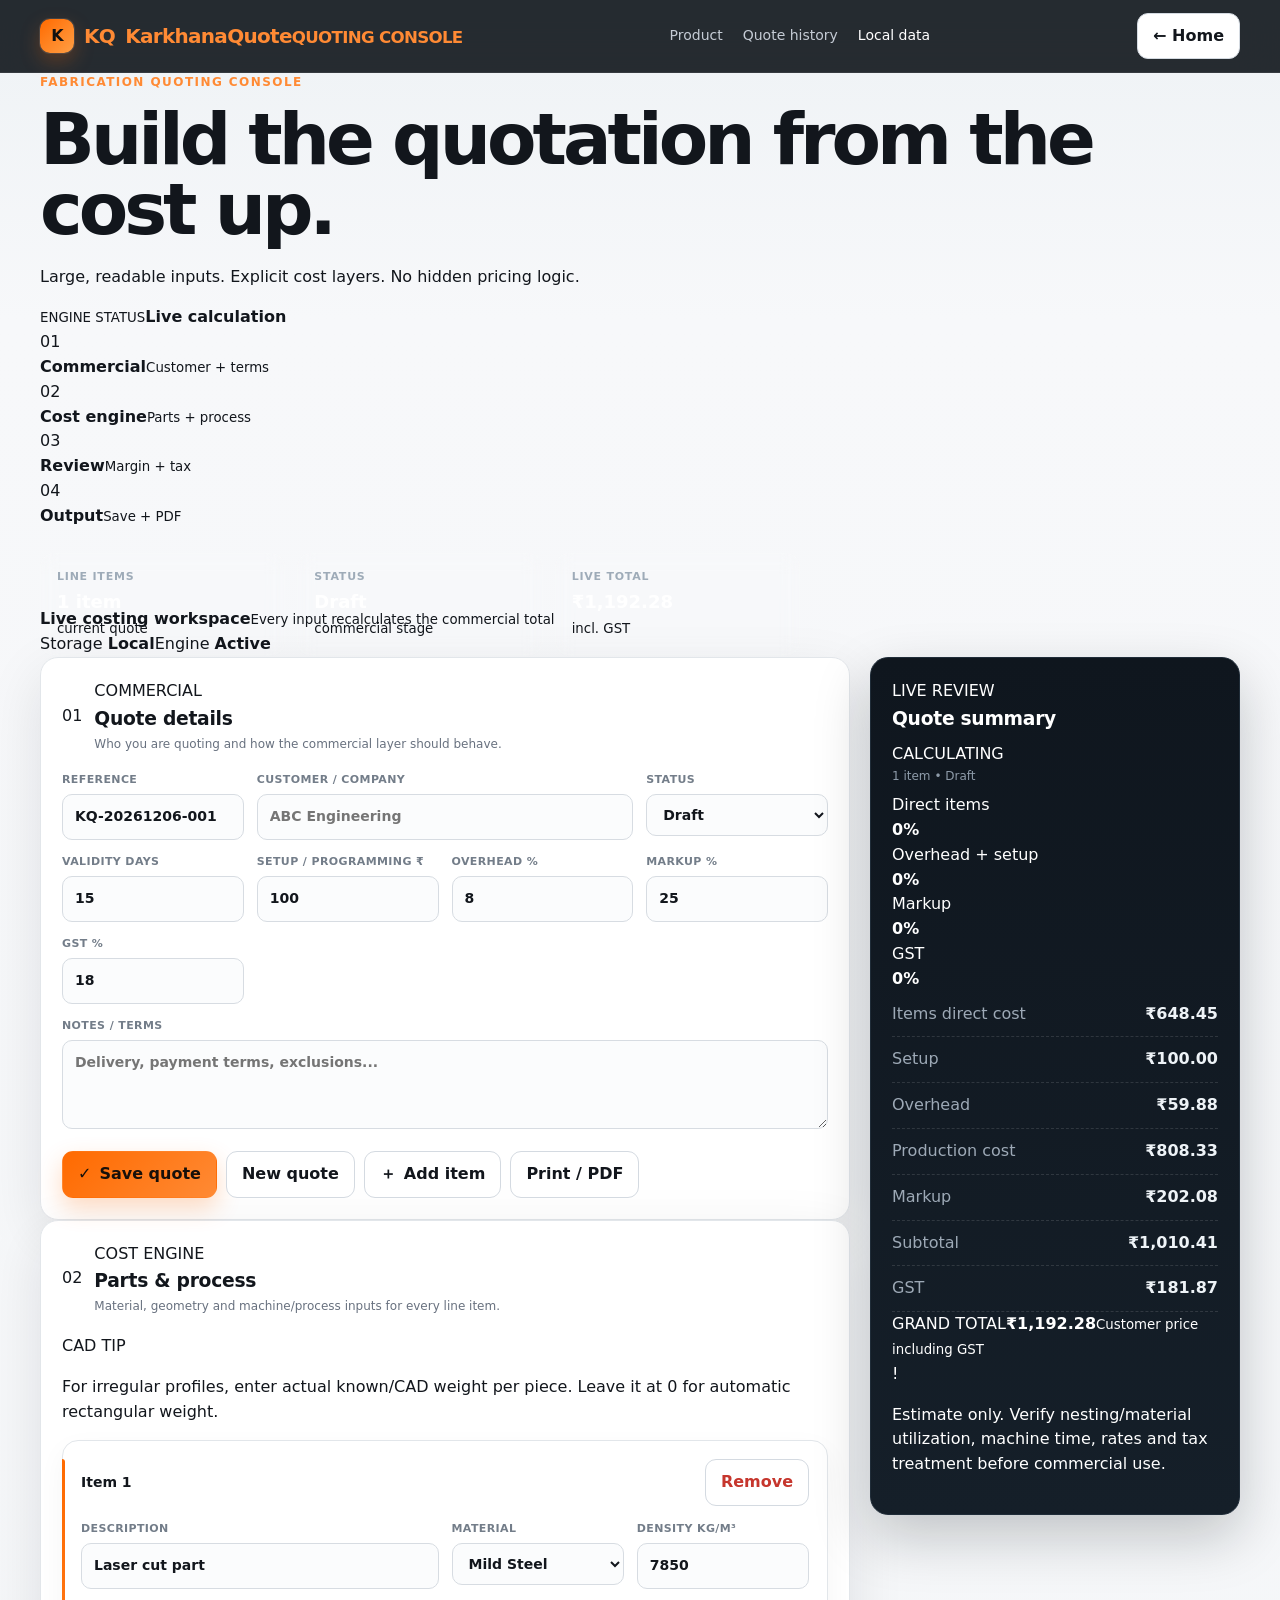
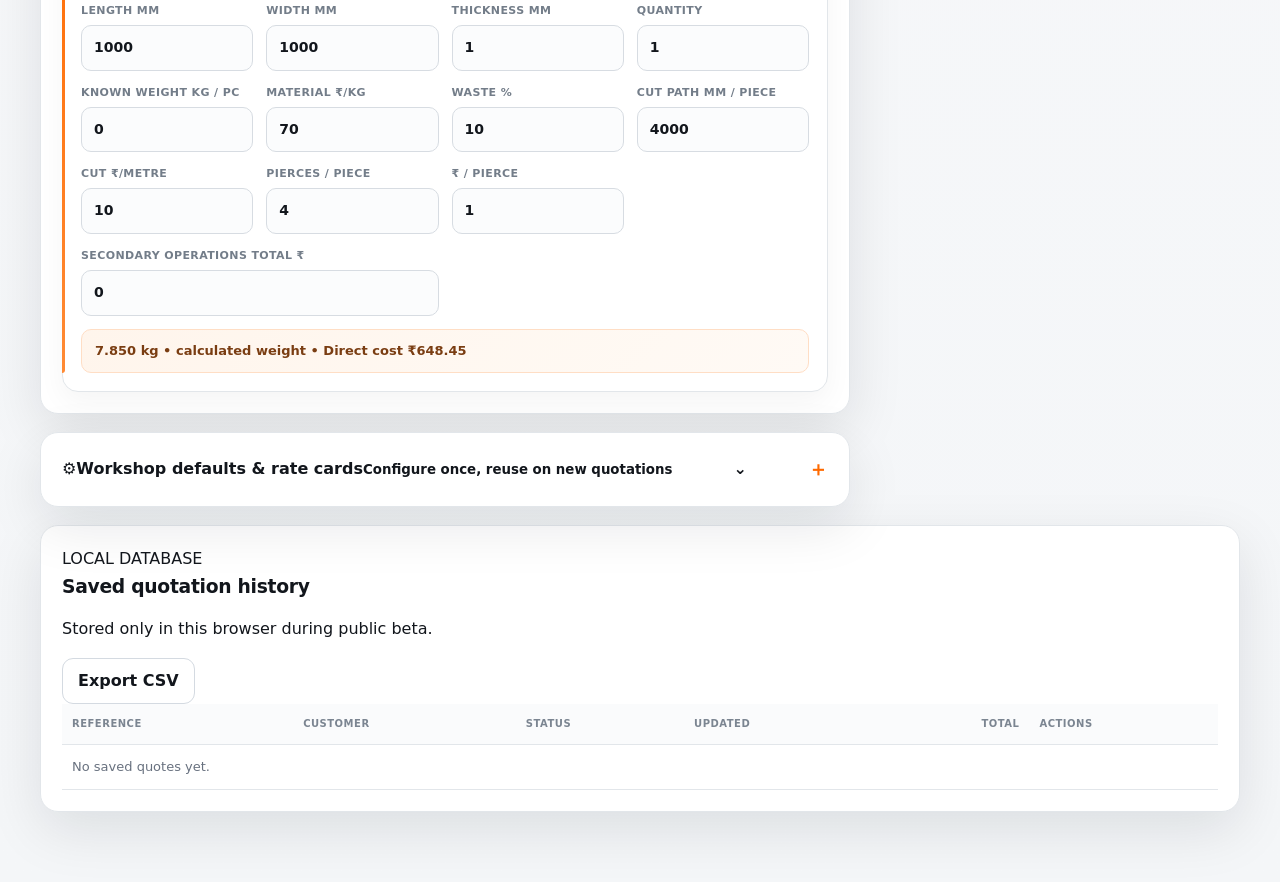
==== commit 6c62c8f9: "Rebuild KarkhanaQuote workspace alignment and summary UI" ====
--- a/karkhanaquote-beta/public/app.html
+++ b/karkhanaquote-beta/public/app.html
@@ -1 +1,117 @@
-<!doctype html><html lang="en"><head><meta charset="utf-8"><meta name="viewport" content="width=device-width,initial-scale=1"><meta name="description" content="Fabrication quotation calculator"><meta name="theme-color" content="#090d12"><title>Quotation Workspace — KarkhanaQuote</title><link rel="stylesheet" href="assets/styles.css"><link rel="stylesheet" href="assets/premium.css"></head><body class="app-body"><nav class="nav app-nav"><div class="container nav-inner"><a class="brand" href="index.html"><span class="brand-mark">KQ</span><span class="brand-word">Karkhana<em>Quote</em></span></a><div class="nav-links"><span class="beta-pill"><i></i>Public beta</span><a href="index.html">Product</a><a href="#history">Quote history</a><span class="secure-pill">● Local data</span></div></div></nav><header class="app-hero"><div class="container app-hero-inner"><div class="app-title"><div><div class="eyebrow">Fabrication quoting console</div><h1>Quotation workspace</h1><div class="muted">Price the job, protect the margin, save the quote.</div></div><a class="button ghost-dark" href="index.html">← Product page</a></div><div class="command-strip no-print"><div class="command-step active"><span>01</span><div><b>Quote</b><small>Customer + commercial</small></div></div><i></i><div class="command-step active"><span>02</span><div><b>Cost</b><small>Parts + process</small></div></div><i></i><div class="command-step"><span>03</span><div><b>Review</b><small>Margin + total</small></div></div><i></i><div class="command-step"><span>04</span><div><b>Output</b><small>Save + PDF</small></div></div></div><div class="app-kpis no-print"><div class="app-kpi"><div class="kpi-icon">▦</div><div><span>Line items</span><strong id="kpiItems">1 item</strong></div></div><div class="app-kpi"><div class="kpi-icon">●</div><div><span>Quote status</span><strong id="kpiStatus">Draft</strong></div></div><div class="app-kpi total"><div class="kpi-icon">₹</div><div><span>Live total</span><strong id="kpiTotal">₹0.00</strong></div></div></div></div></header><main class="app-shell" id="quote-workspace"><div class="container"><div class="print-only print-header"><h2 id="printCompany">KarkhanaQuote Beta</h2><p id="printGstin"></p><p id="printQuote"></p><p id="printCustomer"></p><p id="printValidity"></p></div><div class="workspace-frame"><div class="workspace-top no-print"><div><span class="workspace-dot"></span><strong>Live costing workspace</strong><small>Changes recalculate instantly</small></div><div class="workspace-actions"><span>Auto-save: off</span><span>Storage: local</span></div></div><div class="app-grid"><section class="quote-column"><div class="panel premium-panel"><div class="panel-head"><span class="panel-number">01</span><div><h3>Quote details</h3><p>Customer information and commercial assumptions</p></div><span class="panel-tag">COMMERCIAL</span></div><div class="form-grid"><label>Reference<input id="ref" maxlength="50"></label><label class="span-2">Customer / company<input id="customer" maxlength="120" placeholder="ABC Engineering"></label><label>Status<select id="status"><option>Draft</option><option>Sent</option><option>Won</option><option>Lost</option></select></label><label>Validity days<input id="validDays" type="number" min="1" step="1"></label><label>Setup / programming ₹<input id="setupCost" type="number" min="0" step="0.01"></label><label>Overhead %<input id="overheadPct" type="number" min="0" step="0.01"></label><label>Markup %<input id="markupPct" type="number" min="0" step="0.01"></label><label>GST %<input id="gstPct" type="number" min="0" step="0.01"></label><label class="span-4">Notes / terms<textarea id="notes" rows="3" placeholder="Delivery, payment terms, exclusions..."></textarea></label></div><div class="toolbar no-print"><button class="primary" id="saveQuote"><span class="btn-icon">✓</span>Save quote</button><button id="newQuote">New quote</button><button id="addLine"><span class="btn-icon">＋</span>Add item</button><button id="printQuoteBtn">Print / PDF</button></div></div><div class="panel premium-panel parts-panel"><div class="panel-head"><span class="panel-number">02</span><div><h3>Parts & process costing</h3><p>Material, geometry and process inputs for each line item</p></div><span class="panel-tag">COST ENGINE</span></div><div class="parts-tip no-print"><span>TIP</span><p>Rectangular parts can use dimension-based weight. For irregular parts, enter the known CAD weight per piece.</p></div><div id="lines"></div></div><div class="panel settings no-print premium-panel"><details><summary><div><span class="settings-icon">⚙</span><span>Workshop defaults & saved rates</span></div><small>Set once, reuse on new quotes</small></summary><div class="settings-body"><div class="form-grid"><label class="span-2">Workshop / company name<input id="companyName" maxlength="120" placeholder="Your workshop name"></label><label class="span-2">GSTIN (optional)<input id="gstin" maxlength="20" placeholder="Stored only on this device"></label><label>MS ₹/kg<input id="msRate" type="number" min="0" step="0.01"></label><label>SS304 ₹/kg<input id="ssRate" type="number" min="0" step="0.01"></label><label>Aluminium ₹/kg<input id="aluminiumRate" type="number" min="0" step="0.01"></label><label>Brass ₹/kg<input id="brassRate" type="number" min="0" step="0.01" placeholder="Set your rate"></label><label>Waste %<input id="defaultWastePct" type="number" min="0" step="0.01"></label><label>Cut ₹/metre<input id="defaultCutRate" type="number" min="0" step="0.01"></label><label>₹/pierce<input id="defaultPierceRate" type="number" min="0" step="0.01"></label><label>Overhead %<input id="defaultOverheadPct" type="number" min="0" step="0.01"></label><label>Markup %<input id="defaultMarkupPct" type="number" min="0" step="0.01"></label></div><div class="toolbar"><button id="saveSettings">Save settings</button><button id="applyDefaults">Apply defaults to current quote</button></div></div></details></div></section><aside class="summary-column"><div class="panel sticky premium-summary"><div class="summary-top"><div><div class="summary-badge"><i></i>LIVE QUOTATION</div><h3>Commercial summary</h3><div id="summaryMeta" class="summary-meta"></div></div><div class="summary-mark">KQ</div></div><div class="summary-row"><span>Items direct cost</span><strong id="sumLines"></strong></div><div class="summary-row"><span>Setup</span><strong id="sumSetup"></strong></div><div class="summary-row"><span>Overhead</span><strong id="sumOverhead"></strong></div><div class="summary-divider"></div><div class="summary-row emphasis"><span>Production cost</span><strong id="sumProduction"></strong></div><div class="summary-row"><span>Markup</span><strong id="sumMarkup"></strong></div><div class="summary-row"><span>Subtotal</span><strong id="sumSubtotal"></strong></div><div class="summary-row"><span>GST</span><strong id="sumGst"></strong></div><div class="summary-row grand"><span>Grand total<small>Customer price</small></span><strong id="sumGrand" aria-live="polite"></strong></div><div class="summary-warning"><span>!</span><p>Verify utilization, machine time, rates and tax before sending a commercial quote.</p></div></div><div class="side-help no-print"><span class="side-help-icon">⌁</span><div><strong>Irregular geometry?</strong><p>Use CAD weight per piece to avoid rectangular-weight overestimation.</p></div></div></aside></div></div><div class="panel history no-print premium-panel" id="history"><div class="history-head"><div><div class="eyebrow dark-eyebrow">Local quote library</div><h3>Saved quotations</h3><div class="muted">Reopen, copy or export quotations stored on this device.</div></div><button id="exportCsv">Export CSV</button></div><div class="table-wrap"><table><thead><tr><th>Reference</th><th>Customer</th><th>Status</th><th>Updated</th><th class="num">Total</th><th>Actions</th></tr></thead><tbody id="historyBody"></tbody></table></div></div></div></main><div id="toast" class="toast" role="status" aria-live="polite"></div><script type="module" src="assets/app.js"></script></body></html>+<!doctype html>
+<html lang="en">
+<head>
+  <meta charset="utf-8">
+  <meta name="viewport" content="width=device-width,initial-scale=1">
+  <meta name="description" content="KarkhanaQuote fabrication quotation workspace">
+  <meta name="theme-color" content="#070b10">
+  <title>Quotation Workspace — KarkhanaQuote</title>
+  <link rel="stylesheet" href="assets/styles.css">
+</head>
+<body class="app-body">
+  <nav class="nav app-nav">
+    <div class="container nav-inner">
+      <a class="brand" href="index.html"><span class="brand-mark"><span>K</span><span>Q</span></span><span class="brand-copy"><strong>KarkhanaQuote</strong><small>QUOTING CONSOLE</small></span></a>
+      <div class="nav-links"><a href="index.html">Product</a><a href="#history">Quote history</a><span class="secure-pill"><i></i>Local data</span></div>
+      <a class="button glass compact mobile-cta" href="index.html">← Home</a>
+    </div>
+  </nav>
+
+  <header class="app-header">
+    <div class="container">
+      <div class="app-head-row">
+        <div><div class="eyebrow"><i></i> FABRICATION QUOTING CONSOLE</div><h1>Build the quotation from the cost up.</h1><p>Large, readable inputs. Explicit cost layers. No hidden pricing logic.</p></div>
+        <div class="header-state no-print"><span class="state-light"></span><div><small>ENGINE STATUS</small><strong>Live calculation</strong></div></div>
+      </div>
+      <div class="process-rail no-print"><div class="process-node active"><span>01</span><div><strong>Commercial</strong><small>Customer + terms</small></div></div><i></i><div class="process-node active"><span>02</span><div><strong>Cost engine</strong><small>Parts + process</small></div></div><i></i><div class="process-node"><span>03</span><div><strong>Review</strong><small>Margin + tax</small></div></div><i></i><div class="process-node"><span>04</span><div><strong>Output</strong><small>Save + PDF</small></div></div></div>
+      <div class="app-kpis no-print"><div class="app-kpi"><span class="kpi-label">LINE ITEMS</span><strong id="kpiItems">1 item</strong><small>current quote</small></div><div class="app-kpi"><span class="kpi-label">STATUS</span><strong id="kpiStatus">Draft</strong><small>commercial stage</small></div><div class="app-kpi kpi-accent"><span class="kpi-label">LIVE TOTAL</span><strong id="kpiTotal">₹0.00</strong><small>incl. GST</small></div></div>
+    </div>
+  </header>
+
+  <main class="app-shell" id="quote-workspace">
+    <div class="container">
+      <div class="print-only print-header"><h2 id="printCompany">KarkhanaQuote Beta</h2><p id="printGstin"></p><p id="printQuote"></p><p id="printCustomer"></p><p id="printValidity"></p></div>
+      <div class="workspace-bar no-print"><div><span class="workspace-dot"></span><strong>Live costing workspace</strong><small>Every input recalculates the commercial total</small></div><div class="workspace-meta"><span>Storage <b>Local</b></span><span>Engine <b>Active</b></span></div></div>
+
+      <div class="app-grid">
+        <section class="quote-column">
+          <div class="panel premium-panel">
+            <div class="panel-head"><div class="panel-index">01</div><div><span class="panel-kicker">COMMERCIAL</span><h3>Quote details</h3><p>Who you are quoting and how the commercial layer should behave.</p></div></div>
+            <div class="form-grid">
+              <label>Reference<input id="ref" maxlength="50"></label>
+              <label class="span-2">Customer / company<input id="customer" maxlength="120" placeholder="ABC Engineering"></label>
+              <label>Status<select id="status"><option>Draft</option><option>Sent</option><option>Won</option><option>Lost</option></select></label>
+              <label>Validity days<input id="validDays" type="number" min="1" step="1"></label>
+              <label>Setup / programming ₹<input id="setupCost" type="number" min="0" step="0.01"></label>
+              <label>Overhead %<input id="overheadPct" type="number" min="0" step="0.01"></label>
+              <label>Markup %<input id="markupPct" type="number" min="0" step="0.01"></label>
+              <label>GST %<input id="gstPct" type="number" min="0" step="0.01"></label>
+              <label class="span-4">Notes / terms<textarea id="notes" rows="3" placeholder="Delivery, payment terms, exclusions..."></textarea></label>
+            </div>
+            <div class="toolbar no-print"><button class="primary" id="saveQuote"><span>✓</span>Save quote</button><button id="newQuote">New quote</button><button id="addLine"><span>＋</span>Add item</button><button id="printQuoteBtn">Print / PDF</button></div>
+          </div>
+
+          <div class="panel premium-panel parts-panel">
+            <div class="panel-head"><div class="panel-index">02</div><div><span class="panel-kicker">COST ENGINE</span><h3>Parts & process</h3><p>Material, geometry and machine/process inputs for every line item.</p></div></div>
+            <div class="parts-tip no-print"><span>CAD TIP</span><p>For irregular profiles, enter actual known/CAD weight per piece. Leave it at 0 for automatic rectangular weight.</p></div>
+            <div id="lines"></div>
+          </div>
+
+          <div class="panel settings no-print premium-panel">
+            <details>
+              <summary><div><span class="settings-icon">⚙</span><span><strong>Workshop defaults & rate cards</strong><small>Configure once, reuse on new quotations</small></span></div><span class="summary-chevron">⌄</span></summary>
+              <div class="settings-body">
+                <div class="form-grid">
+                  <label class="span-2">Workshop / company name<input id="companyName" maxlength="120" placeholder="Your workshop name"></label>
+                  <label class="span-2">GSTIN (optional)<input id="gstin" maxlength="20" placeholder="Stored only on this device"></label>
+                  <label>MS ₹/kg<input id="msRate" type="number" min="0" step="0.01"></label>
+                  <label>SS304 ₹/kg<input id="ssRate" type="number" min="0" step="0.01"></label>
+                  <label>Aluminium ₹/kg<input id="aluminiumRate" type="number" min="0" step="0.01"></label>
+                  <label>Brass ₹/kg<input id="brassRate" type="number" min="0" step="0.01"></label>
+                  <label>Waste %<input id="defaultWastePct" type="number" min="0" step="0.01"></label>
+                  <label>Cut ₹/metre<input id="defaultCutRate" type="number" min="0" step="0.01"></label>
+                  <label>₹/pierce<input id="defaultPierceRate" type="number" min="0" step="0.01"></label>
+                  <label>Overhead %<input id="defaultOverheadPct" type="number" min="0" step="0.01"></label>
+                  <label>Markup %<input id="defaultMarkupPct" type="number" min="0" step="0.01"></label>
+                </div>
+                <div class="toolbar"><button class="primary" id="saveSettings">Save workshop defaults</button><button id="applyDefaults">Apply to current quote</button></div>
+              </div>
+            </details>
+          </div>
+        </section>
+
+        <aside class="summary-column">
+          <div class="panel summary-panel sticky">
+            <div class="summary-top"><div><span class="panel-kicker light">LIVE REVIEW</span><h3>Quote summary</h3></div><div class="live-badge"><i></i>CALCULATING</div></div>
+            <div id="summaryMeta" class="summary-meta"></div>
+            <div class="cost-visual no-print">
+              <div class="cost-line"><span>Direct items</span><div><i id="barDirect"></i></div><b id="barDirectPct">0%</b></div>
+              <div class="cost-line"><span>Overhead + setup</span><div><i id="barOverhead"></i></div><b id="barOverheadPct">0%</b></div>
+              <div class="cost-line"><span>Markup</span><div><i id="barMarkup"></i></div><b id="barMarkupPct">0%</b></div>
+              <div class="cost-line"><span>GST</span><div><i id="barGst"></i></div><b id="barGstPct">0%</b></div>
+            </div>
+            <div class="summary-table">
+              <div class="summary-row"><span>Items direct cost</span><strong id="sumLines"></strong></div>
+              <div class="summary-row"><span>Setup</span><strong id="sumSetup"></strong></div>
+              <div class="summary-row"><span>Overhead</span><strong id="sumOverhead"></strong></div>
+              <div class="summary-row"><span>Production cost</span><strong id="sumProduction"></strong></div>
+              <div class="summary-row"><span>Markup</span><strong id="sumMarkup"></strong></div>
+              <div class="summary-row"><span>Subtotal</span><strong id="sumSubtotal"></strong></div>
+              <div class="summary-row"><span>GST</span><strong id="sumGst"></strong></div>
+            </div>
+            <div class="grand-box"><span>GRAND TOTAL</span><strong id="sumGrand"></strong><small>Customer price including GST</small></div>
+            <div class="summary-warning"><span>!</span><p>Estimate only. Verify nesting/material utilization, machine time, rates and tax treatment before commercial use.</p></div>
+          </div>
+        </aside>
+      </div>
+
+      <section class="panel history no-print" id="history">
+        <div class="history-head"><div><span class="panel-kicker">LOCAL DATABASE</span><h3>Saved quotation history</h3><p>Stored only in this browser during public beta.</p></div><button id="exportCsv">Export CSV</button></div>
+        <div class="table-wrap"><table><thead><tr><th>Reference</th><th>Customer</th><th>Status</th><th>Updated</th><th class="num">Total</th><th>Actions</th></tr></thead><tbody id="historyBody"></tbody></table></div>
+      </section>
+    </div>
+  </main>
+  <div id="toast" class="toast"></div>
+  <script type="module" src="assets/app.js"></script><script type="module" src="assets/advanced-ui.js"></script>
+</body>
+</html>
